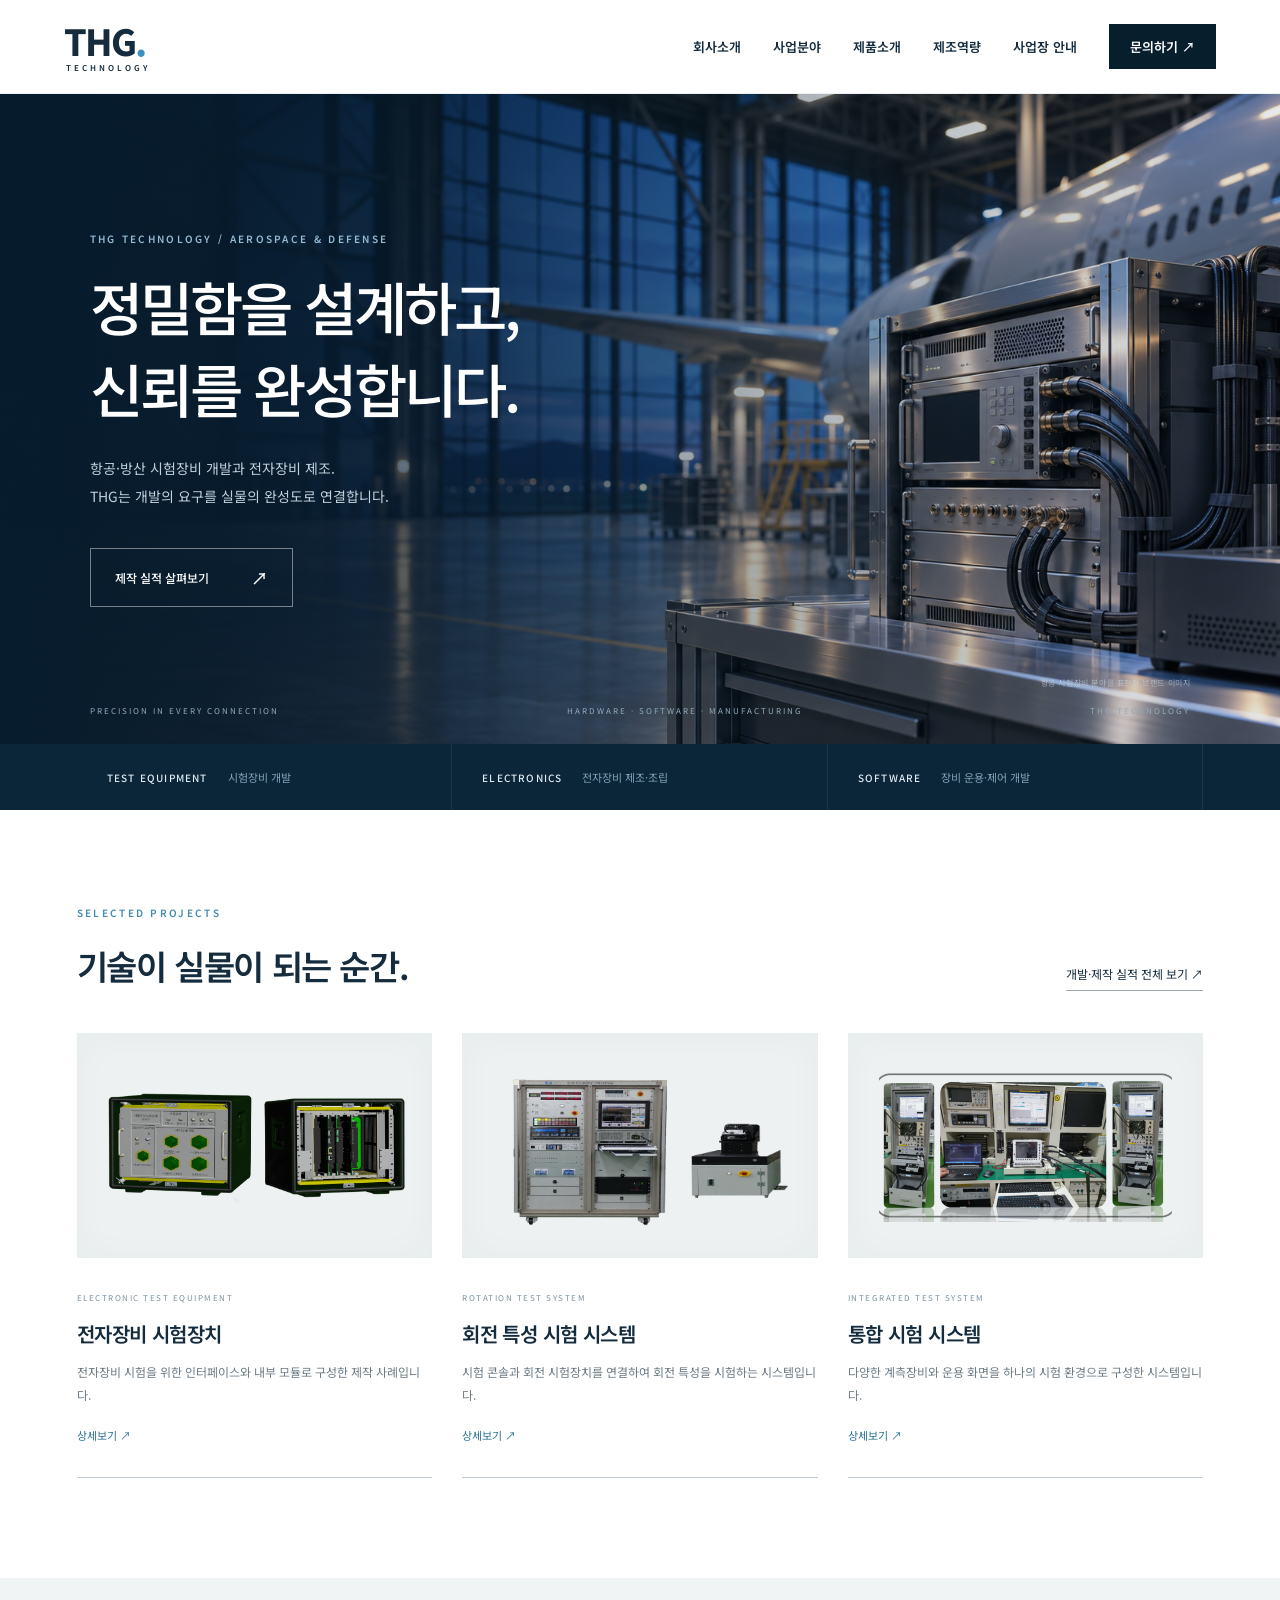
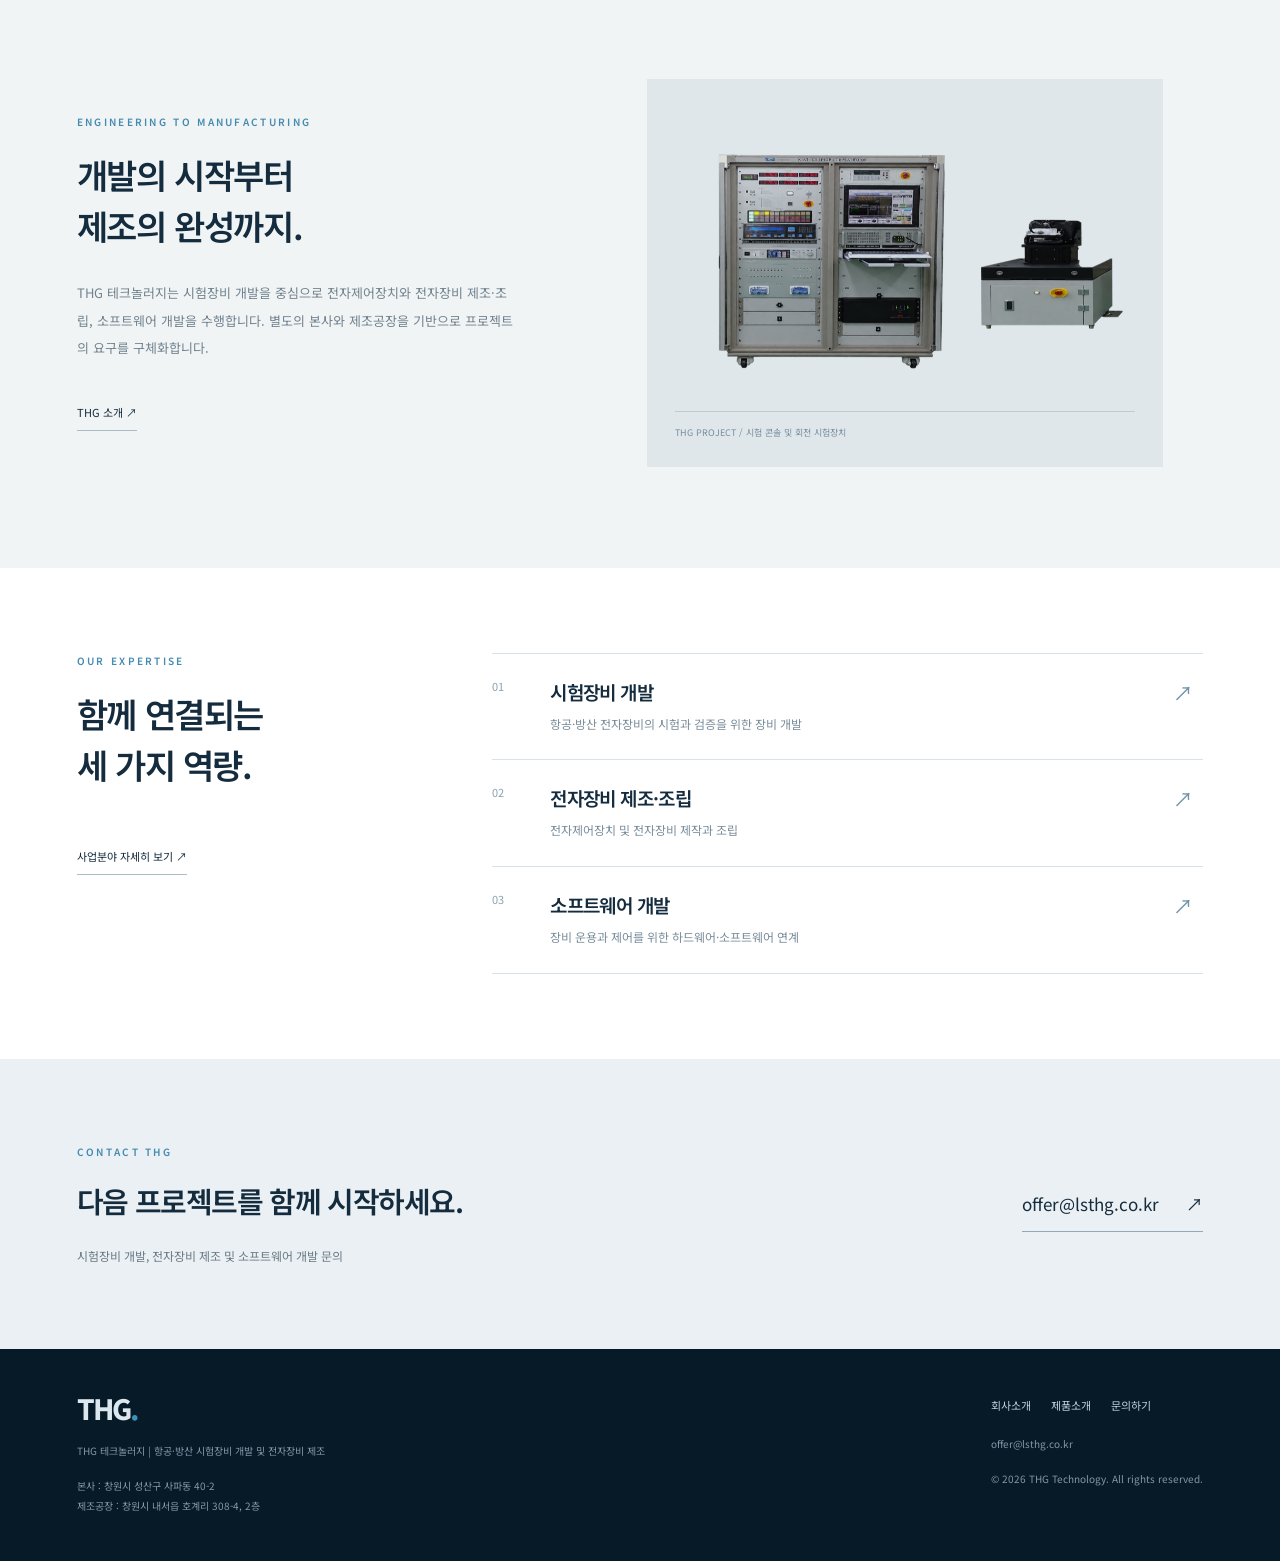
==== index.html @ c88cec4c "Add files via upload" ====
<!DOCTYPE html>

<html lang="ko"><head><meta charset="utf-8"/><meta content="width=device-width, initial-scale=1" name="viewport"/><title>항공·방산 시험장비 개발 및 제조 | THG 테크놀러지</title><meta content="THG 테크놀러지의 항공·방산 시험장비 개발 및 제조 안내" name="description"/><link href="assets/css/fonts.css" rel="stylesheet"/><link href="assets/css/styles.css" rel="stylesheet"/><script defer="" src="assets/js/main.js"></script></head><body><header><a aria-label="THG 홈" class="brand" href="index.html">THG<i>.</i><small>TECHNOLOGY</small></a><nav id="navigation"><a href="company.html">회사소개</a><a href="business.html">사업분야</a><a href="products.html">제품소개</a><a href="manufacturing.html">제조역량</a><a href="locations.html">사업장 안내</a><a class="navcontact" href="contact.html">문의하기 ↗</a></nav><button aria-controls="navigation" aria-expanded="false" aria-label="메뉴 열기" class="mobile-toggle">☰</button></header><main><div class="editorial-hero"><div><div class="eyebrow">THG TECHNOLOGY / AEROSPACE &amp; DEFENSE</div><h1>정밀함을 설계하고,<br/>신뢰를 완성합니다.</h1><p>항공·방산 시험장비 개발과 전자장비 제조.<br/>THG는 개발의 요구를 실물의 완성도로 연결합니다.</p><a class="cta" href="products.html">제작 실적 살펴보기 <span>↗</span></a></div><p class="brand-imagery-note">항공·시험장비 분야를 표현한 브랜드 이미지</p><div class="hero-meta"><span>PRECISION IN EVERY CONNECTION</span><span>HARDWARE · SOFTWARE · MANUFACTURING</span><span>THG TECHNOLOGY</span></div></div><div class="sector-strip"><div><b>TEST EQUIPMENT</b><span>시험장비 개발</span></div><div><b>ELECTRONICS</b><span>전자장비 제조·조립</span></div><div><b>SOFTWARE</b><span>장비 운용·제어 개발</span></div></div><section class="home-products"><div class="sectionhead"><div><div class="label">SELECTED PROJECTS</div><h2>기술이 실물이 되는 순간.</h2></div><a href="products.html">개발·제작 실적 전체 보기 ↗</a></div><div class="product-grid"><a class="product-card" href="product-1.html"><div class="product-photo"><img alt="THG 제작 전자장비 시험장치" decoding="async" loading="lazy" src="assets/electronic-test-clean.png"/></div><div class="product-body"><small>ELECTRONIC TEST EQUIPMENT</small><h3>전자장비 시험장치</h3><p>전자장비 시험을 위한 인터페이스와 내부 모듈로 구성한 제작 사례입니다.</p><span class="more">상세보기 ↗</span></div></a><a class="product-card" href="product-2.html"><div class="product-photo"><img alt="THG 제작 회전 특성 시험 시스템" decoding="async" loading="lazy" src="assets/rotation-test-clean.png"/></div><div class="product-body"><small>ROTATION TEST SYSTEM</small><h3>회전 특성 시험 시스템</h3><p>시험 콘솔과 회전 시험장치를 연결하여 회전 특성을 시험하는 시스템입니다.</p><span class="more">상세보기 ↗</span></div></a><a class="product-card" href="product-3.html"><div class="product-photo"><img alt="THG 제작 통합 시험 시스템" decoding="async" loading="lazy" src="assets/integrated-test.png"/></div><div class="product-body"><small>INTEGRATED TEST SYSTEM</small><h3>통합 시험 시스템</h3><p>다양한 계측장비와 운용 화면을 하나의 시험 환경으로 구성한 시스템입니다.</p><span class="more">상세보기 ↗</span></div></a></div></section><section class="home-about"><div><div class="label">ENGINEERING TO MANUFACTURING</div><h2>개발의 시작부터<br/>제조의 완성까지.</h2><p class="body">THG 테크놀러지는 시험장비 개발을 중심으로 전자제어장치와 전자장비 제조·조립, 소프트웨어 개발을 수행합니다. 별도의 본사와 제조공장을 기반으로 프로젝트의 요구를 구체화합니다.</p><a class="back" href="company.html">THG 소개 ↗</a></div><figure class="editorial-image"><img alt="THG가 제작한 시험 콘솔과 회전 시험장치" decoding="async" loading="lazy" src="assets/rotation-test-clean.png"/><figcaption>THG PROJECT / 시험 콘솔 및 회전 시험장치</figcaption></figure></section><section class="home-business"><div><div class="label">OUR EXPERTISE</div><h2>함께 연결되는<br/>세 가지 역량.</h2><a class="back" href="business.html">사업분야 자세히 보기 ↗</a></div><div class="business-list"><article><b>01</b><div><h3>시험장비 개발</h3><p>항공·방산 전자장비의 시험과 검증을 위한 장비 개발</p></div><span class="arrow">↗</span></article><article><b>02</b><div><h3>전자장비 제조·조립</h3><p>전자제어장치 및 전자장비 제작과 조립</p></div><span class="arrow">↗</span></article><article><b>03</b><div><h3>소프트웨어 개발</h3><p>장비 운용과 제어를 위한 하드웨어·소프트웨어 연계</p></div><span class="arrow">↗</span></article></div></section><section class="contact" id="contact"><div><div class="label">CONTACT THG</div><h2>다음 프로젝트를 함께 시작하세요.</h2><p>시험장비 개발, 전자장비 제조 및 소프트웨어 개발 문의</p></div><a href="mailto:offer@lsthg.co.kr">offer@lsthg.co.kr <span>↗</span></a></section></main><footer><div><a class="brand" href="index.html">THG<i>.</i></a><p>THG 테크놀러지 | 항공·방산 시험장비 개발 및 전자장비 제조</p><p>본사 : 창원시 성산구 사파동 40-2<br/>제조공장 : 창원시 내서읍 호계리 308-4, 2층</p></div><div><div class="footnav"><a href="company.html">회사소개</a><a href="products.html">제품소개</a><a href="contact.html">문의하기</a></div><a href="mailto:offer@lsthg.co.kr">offer@lsthg.co.kr</a><p>© 2026 THG Technology. All rights reserved.</p></div></footer></body></html>
---- assets/css/fonts.css ----
@font-face {
  font-family: 'Noto Sans KR';
  font-style: normal;
  font-weight: 400;
  font-display: swap;
  src: url(../fonts/PbyxFmXiEBPT4ITbgNA5Cgms3VYcOA-vvnIzzuoyeLQ.ttf) format('truetype');
}
@font-face {
  font-family: 'Noto Sans KR';
  font-style: normal;
  font-weight: 500;
  font-display: swap;
  src: url(../fonts/PbyxFmXiEBPT4ITbgNA5Cgms3VYcOA-vvnIzztgyeLQ.ttf) format('truetype');
}
@font-face {
  font-family: 'Noto Sans KR';
  font-style: normal;
  font-weight: 600;
  font-display: swap;
  src: url(../fonts/PbyxFmXiEBPT4ITbgNA5Cgms3VYcOA-vvnIzzjQ1eLQ.ttf) format('truetype');
}
@font-face {
  font-family: 'Noto Sans KR';
  font-style: normal;
  font-weight: 700;
  font-display: swap;
  src: url(../fonts/PbyxFmXiEBPT4ITbgNA5Cgms3VYcOA-vvnIzzg01eLQ.ttf) format('truetype');
}
@font-face {
  font-family: 'Noto Sans KR';
  font-style: normal;
  font-weight: 800;
  font-display: swap;
  src: url(../fonts/PbyxFmXiEBPT4ITbgNA5Cgms3VYcOA-vvnIzzmo1eLQ.ttf) format('truetype');
}
---- assets/css/styles.css ----
:root{--ink:#142c3e;--muted:#6d7b86;--blue:#27749d;--navy:#071e2d;--line:#dfe5e8}*{box-sizing:border-box}html{scroll-behavior:smooth}body{margin:0;color:var(--ink);font-family:'Noto Sans KR',sans-serif;-webkit-font-smoothing:antialiased}a{color:inherit;text-decoration:none}button{font:inherit}img{display:block;max-width:100%}header{height:94px;padding:0 max(5%,calc((100vw - 1280px)/2));display:flex;justify-content:space-between;align-items:center;border-bottom:1px solid #edf0f2;background:#fff;position:relative;z-index:20}.brand{font-size:36px;font-weight:800;letter-spacing:-2px;line-height:1}.brand i{font-style:normal;color:#3c91be}.brand small{display:block;font-size:8px;font-weight:600;letter-spacing:3px;margin:6px 0 0 2px}nav{display:flex;align-items:center;gap:32px}nav a{font-size:13px;font-weight:600;position:relative;padding:35px 0}nav a.active:after{content:'';height:3px;background:#368bb7;position:absolute;bottom:0;left:0;right:0}.navcontact{background:var(--navy);color:white;padding:13px 21px;display:inline-block;font-size:13px}.mobile-toggle{display:none}.eyebrow,.label{font-size:10px;letter-spacing:2.3px;font-weight:600;color:#438bb0;margin-bottom:20px}h1,h2,h3,p{margin-top:0}h2{font-size:34px;font-weight:600;line-height:1.5;letter-spacing:-1.4px}h3{font-weight:600;letter-spacing:-.6px}.copy,.subcopy{font-size:14px;line-height:2.1;color:var(--muted)}.copy strong{display:block;font-size:20px;color:var(--ink);font-weight:500;margin-bottom:20px}section{padding:85px max(6%,calc((100vw - 1200px)/2))}.sectionhead{display:flex;justify-content:space-between;align-items:end;gap:40px;margin-bottom:42px}.sectionhead h2{margin-bottom:0}.sectionhead p{max-width:350px;font-size:13px;line-height:1.9;color:var(--muted);margin-bottom:0}.sectionhead>a{font-size:12px;border-bottom:1px solid #99aab5;padding-bottom:8px;white-space:nowrap}.cta{display:inline-flex;align-items:center;gap:42px;border:1px solid #ffffff70;padding:16px 24px;font-size:12px;font-weight:500;margin-top:24px;color:inherit}.cta span{font-size:17px}.page-banner{height:230px;padding:64px max(6%,calc((100vw - 1200px)/2));background:linear-gradient(90deg,#071e2df2,#071e2d8c),url('../brand-hero.png') center 58%/cover;color:white}.page-banner .eyebrow{color:#a2c5d7;margin-bottom:16px}.page-banner h1{font-size:35px;font-weight:500;letter-spacing:-1.5px;margin-bottom:15px}.page-banner p{font-size:12px;color:#b7cbd7}.breadcrumbs{font-size:10px;color:#8796a0;padding:16px max(6%,calc((100vw - 1200px)/2));border-bottom:1px solid var(--line)}.page-title{text-align:center;font-size:27px;padding:55px 15px 0;margin-bottom:0}.page-title:after{content:'';display:block;width:25px;height:2px;background:#2f7fa7;margin:22px auto 0}.page-tabs{display:flex;justify-content:center;background:#f5f7f8;border-bottom:1px solid var(--line)}.page-tabs a{font-size:12px;padding:18px 25px;border-right:1px solid var(--line)}.page-tabs .selected{background:#16394c;color:white}.intro{display:grid;grid-template-columns:1fr 1.1fr;gap:90px;align-items:start}.services,.locations,.related{background:#f3f5f6}.cards{display:grid;grid-template-columns:repeat(3,1fr);gap:1px;background:#dce4e9;border:1px solid #dce4e9}.card{background:white;padding:32px;min-height:330px}.num{font-size:11px;color:#9aabb7}.card svg{display:block;width:48px;height:48px;stroke:#3980a3;fill:none;stroke-width:1.1;margin:25px 0}.card h3{font-size:20px}.card p{font-size:13px;line-height:1.9;color:var(--muted)}.en{font-size:8px;letter-spacing:1.6px;color:#8d9aa3}.product-grid{display:grid;grid-template-columns:repeat(3,minmax(0,1fr));gap:30px}.product-card{display:block;border-bottom:1px solid #bac9d2;padding-bottom:10px}.product-photo{height:225px;background:#edf1f2;display:flex;align-items:center;justify-content:center;overflow:hidden;padding:22px;position:relative}.product-photo:after{content:'';position:absolute;inset:0;box-shadow:inset 0 0 35px #14374808;pointer-events:none}.product-photo img{width:100%;height:100%;object-fit:contain;mix-blend-mode:multiply;transition:transform .35s}.product-card:hover img{transform:scale(1.035)}.product-body{padding:24px 0}.product-body small{font-size:8px;letter-spacing:1.5px;color:#7b919f}.product-body h3{font-size:20px;margin:13px 0}.product-body p{font-size:12px;color:var(--muted);line-height:1.9}.more{display:block;font-size:11px;color:#2c7395;margin-top:20px}.product-note{font-size:11px;color:#85939c;line-height:1.9;margin-top:22px}.product-detail{display:grid;grid-template-columns:1.15fr 1fr;gap:70px;align-items:start}.photo-wide{width:100%;height:365px;object-fit:contain;background:#edf1f2;padding:30px;mix-blend-mode:multiply}.product-detail h2{font-size:29px}.specs{width:100%;border-collapse:collapse;margin:25px 0 30px;font-size:12px}.specs th,.specs td{border-bottom:1px solid var(--line);padding:16px 10px;text-align:left;line-height:1.8}.specs th{width:95px;color:#587080;font-weight:500}.back{display:inline-block;border-bottom:1px solid #a9bdc8;padding:10px 0;font-size:11px;margin-top:20px}.manufacture{background:#0b2434;color:white;display:grid;grid-template-columns:1.1fr 1fr;gap:70px;align-items:center}.manufacture p{font-size:13px;line-height:2;color:#b3c5cf}.equipment{height:350px;background:#e9eff1;padding:15px}.equipment img{background:transparent!important;mix-blend-mode:multiply}.tags{display:flex;flex-wrap:wrap;gap:8px;margin-top:22px}.tags span{font-size:10px;border:1px solid #557080;padding:8px 12px}.process{display:grid;grid-template-columns:repeat(4,1fr);margin-top:45px;border-top:1px solid var(--line)}.step{padding:26px 20px 0 0}.step b{font-weight:500;color:#3983a8;font-size:10px;letter-spacing:1px}.step h3{font-size:17px;margin:18px 0}.step p{font-size:12px;color:var(--muted);line-height:1.9}.location-grid{display:grid;grid-template-columns:1fr 1fr;gap:30px;margin-top:35px}.location{padding:36px;background:white;border-top:2px solid #2f769d}.location small{font-size:9px;color:#3d86ad;letter-spacing:2px}.location h3{font-size:24px;margin:18px 0}.location p{font-size:14px;line-height:1.8;color:#6b7f8c}.location .note{border-top:1px solid var(--line);padding-top:17px;font-size:11px;color:#8d9aa3;margin-top:22px}.maplink{display:inline-block;font-size:11px;color:#27759e;margin-top:20px}.contact{display:flex;align-items:center;justify-content:space-between;gap:35px;background:#eaf0f3}.contact h2{font-size:29px}.contact p{font-size:12px;color:var(--muted);margin-bottom:0}.contact>a{font-size:17px;white-space:nowrap;border-bottom:1px solid #93a9b7;padding:15px 0}.contact>a span{margin-left:22px}.company-photo{padding-top:0}.company-photo>img{width:100%;height:350px;object-fit:contain;background:#edf1f2;padding:25px;mix-blend-mode:multiply}.caption{font-size:11px;color:#8397a4;margin-top:12px}.product-gallery{display:grid;grid-template-columns:1fr 1fr;gap:35px}.product-gallery figure{margin:0}.product-gallery img{width:100%;height:250px;object-fit:contain;background:#edf1f2;padding:25px;mix-blend-mode:multiply}.product-gallery figcaption{font-size:12px;color:#708490;margin-top:15px}footer{padding:45px max(6%,calc((100vw - 1200px)/2));background:#061a28;color:#8399a7;display:flex;justify-content:space-between;gap:35px;font-size:10px;line-height:2}footer .brand{font-size:28px;color:#dce8ed}footer p{margin:15px 0 0}.footnav{display:flex;gap:20px;margin-bottom:18px;color:#c1d0da;font-size:11px}.editorial-hero{height:650px;min-height:540px;position:relative;background:linear-gradient(90deg,#061c2cdd 0%,#061c2c60 54%,#061c2c15),url('../brand-hero.png') center/cover;color:#fff;display:flex;align-items:center;padding:50px max(7%,calc((100vw - 1200px)/2));overflow:hidden}.editorial-hero .eyebrow{color:#93bbd2}.editorial-hero h1{font-size:58px;letter-spacing:-2.8px;line-height:1.4;font-weight:500;margin:0 0 25px}.editorial-hero p{font-size:14px;line-height:2;color:#c1d0db}.hero-meta{position:absolute;bottom:28px;left:7%;right:7%;display:flex;justify-content:space-between;font-size:8px;color:#91acbc;letter-spacing:2px}.sector-strip{display:grid;grid-template-columns:repeat(3,1fr);padding:0 max(6%,calc((100vw - 1200px)/2));background:#0b2638;color:#b4c8d5}.sector-strip div{padding:25px 30px;border-right:1px solid #ffffff14;display:flex;align-items:center;gap:20px}.sector-strip b{font-size:10px;letter-spacing:1.2px;font-weight:500;color:#dfebf2}.sector-strip span{font-size:11px;color:#81a2b8}.home-products{padding-top:95px;padding-bottom:100px}.home-about{background:#f1f4f5;display:grid;grid-template-columns:.85fr 1.15fr;gap:90px;align-items:center}.home-about .body{font-size:13px;color:#71838f;line-height:2.1}.editorial-image{background:#dfe7eb;padding:28px;position:relative}.editorial-image img{width:100%;height:290px;object-fit:contain;mix-blend-mode:multiply}.editorial-image figcaption{font-size:9px;color:#758d9d;border-top:1px solid #bdcbd4;padding-top:14px;margin-top:14px}.home-business{display:grid;grid-template-columns:1fr 2fr;gap:60px}.business-list article{padding:24px 0;border-top:1px solid #d9e2e8;display:grid;grid-template-columns:40px 1fr 30px;gap:18px}.business-list article:last-child{border-bottom:1px solid #d9e2e8}.business-list b{color:#8aa1b0;font-size:11px;font-weight:400}.business-list h3{font-size:19px;margin-bottom:8px}.business-list p{font-size:12px;color:#7a8d9b;line-height:1.9;margin-bottom:0}.business-list .arrow{font-size:20px;color:#7192a7}.brand-imagery-note{font-size:8px!important;letter-spacing:.6px;opacity:.7;position:absolute;right:7%;bottom:45px}
@media(min-width:1600px){.editorial-hero{height:710px}}@media(max-width:1050px){nav{gap:20px}nav a{font-size:12px}.intro,.home-about{gap:45px}.product-detail{gap:35px}}@media(max-width:800px){header{height:75px;padding:0 6%}.brand{font-size:31px}nav{display:none;position:absolute;top:75px;left:0;right:0;background:white;flex-direction:column;gap:0;padding:15px 6%;align-items:stretch;box-shadow:0 12px 20px #071e2d15}nav.open{display:flex}nav a{padding:15px 0}nav .navcontact{padding:14px;text-align:center}.mobile-toggle{display:block;background:none;border:0;font-size:23px;color:#17364a}.editorial-hero{height:570px;min-height:0;padding:55px 7%;background-position:65% center}.editorial-hero h1{font-size:38px;letter-spacing:-1.8px}.editorial-hero p{font-size:12px}.hero-meta{font-size:7px;letter-spacing:1px}.hero-meta span:nth-child(2){display:none}.brand-imagery-note{bottom:45px;left:7%;right:auto}.sector-strip{padding:0 5%;grid-template-columns:1fr}.sector-strip div{padding:15px 7px;border-right:0;border-bottom:1px solid #ffffff12;justify-content:space-between}.sector-strip b{font-size:9px}.sector-strip span{font-size:10px}section{padding:55px 7%}h2{font-size:27px}.sectionhead{display:block;margin-bottom:30px}.sectionhead p,.sectionhead>a{display:inline-block;margin-top:15px}.product-grid{grid-template-columns:1fr;gap:35px}.product-photo{height:250px}.product-body{padding:20px 0}.home-about,.home-business,.intro,.manufacture,.product-detail{grid-template-columns:1fr;gap:35px}.home-about{padding-top:55px;padding-bottom:55px}.editorial-image{margin:0}.editorial-image img{height:220px}.home-products{padding:55px 7%}.cards{grid-template-columns:1fr}.card{min-height:270px;padding:25px}.process{grid-template-columns:1fr 1fr;gap:25px}.location-grid{grid-template-columns:1fr}.contact{display:block}.contact h2{font-size:25px}.contact>a{display:inline-block;margin-top:20px;font-size:16px}.page-banner{height:190px;padding:45px 7%}.page-banner h1{font-size:29px}.page-banner p{font-size:10px}.page-title{font-size:23px;padding-top:40px}.page-tabs{justify-content:start;overflow:auto}.page-tabs a{white-space:nowrap;font-size:10px;padding:16px 20px}.photo-wide{height:280px;padding:15px}.product-detail h2{font-size:25px}.product-gallery{grid-template-columns:1fr}.equipment{height:270px}.company-photo>img{height:250px}.product-gallery img{height:230px}footer{display:block;padding:35px 7%}footer>div+div{margin-top:30px}.footnav{flex-wrap:wrap}.home-business{gap:15px}.hero-meta{left:7%;right:7%}}
@media(prefers-reduced-motion:reduce){html{scroll-behavior:auto}*{transition:none!important}}

.product-photo img[src*="integrated-test"],.photo-wide[src*="integrated-test"]{clip-path:inset(4% 3% 5% 3%)}

/* Extracted inline styles; preserve inline precedence. */
.export-style-5239a3cc91{display:block !important;margin-top:6px !important;color:#3b7b9d !important;}
.export-style-8418e9189f{background:#f3f6f8 !important;}
.export-style-02a59a345f{width:100% !important;height:100% !important;object-fit:contain !important;background:white !important;padding:15px !important;}
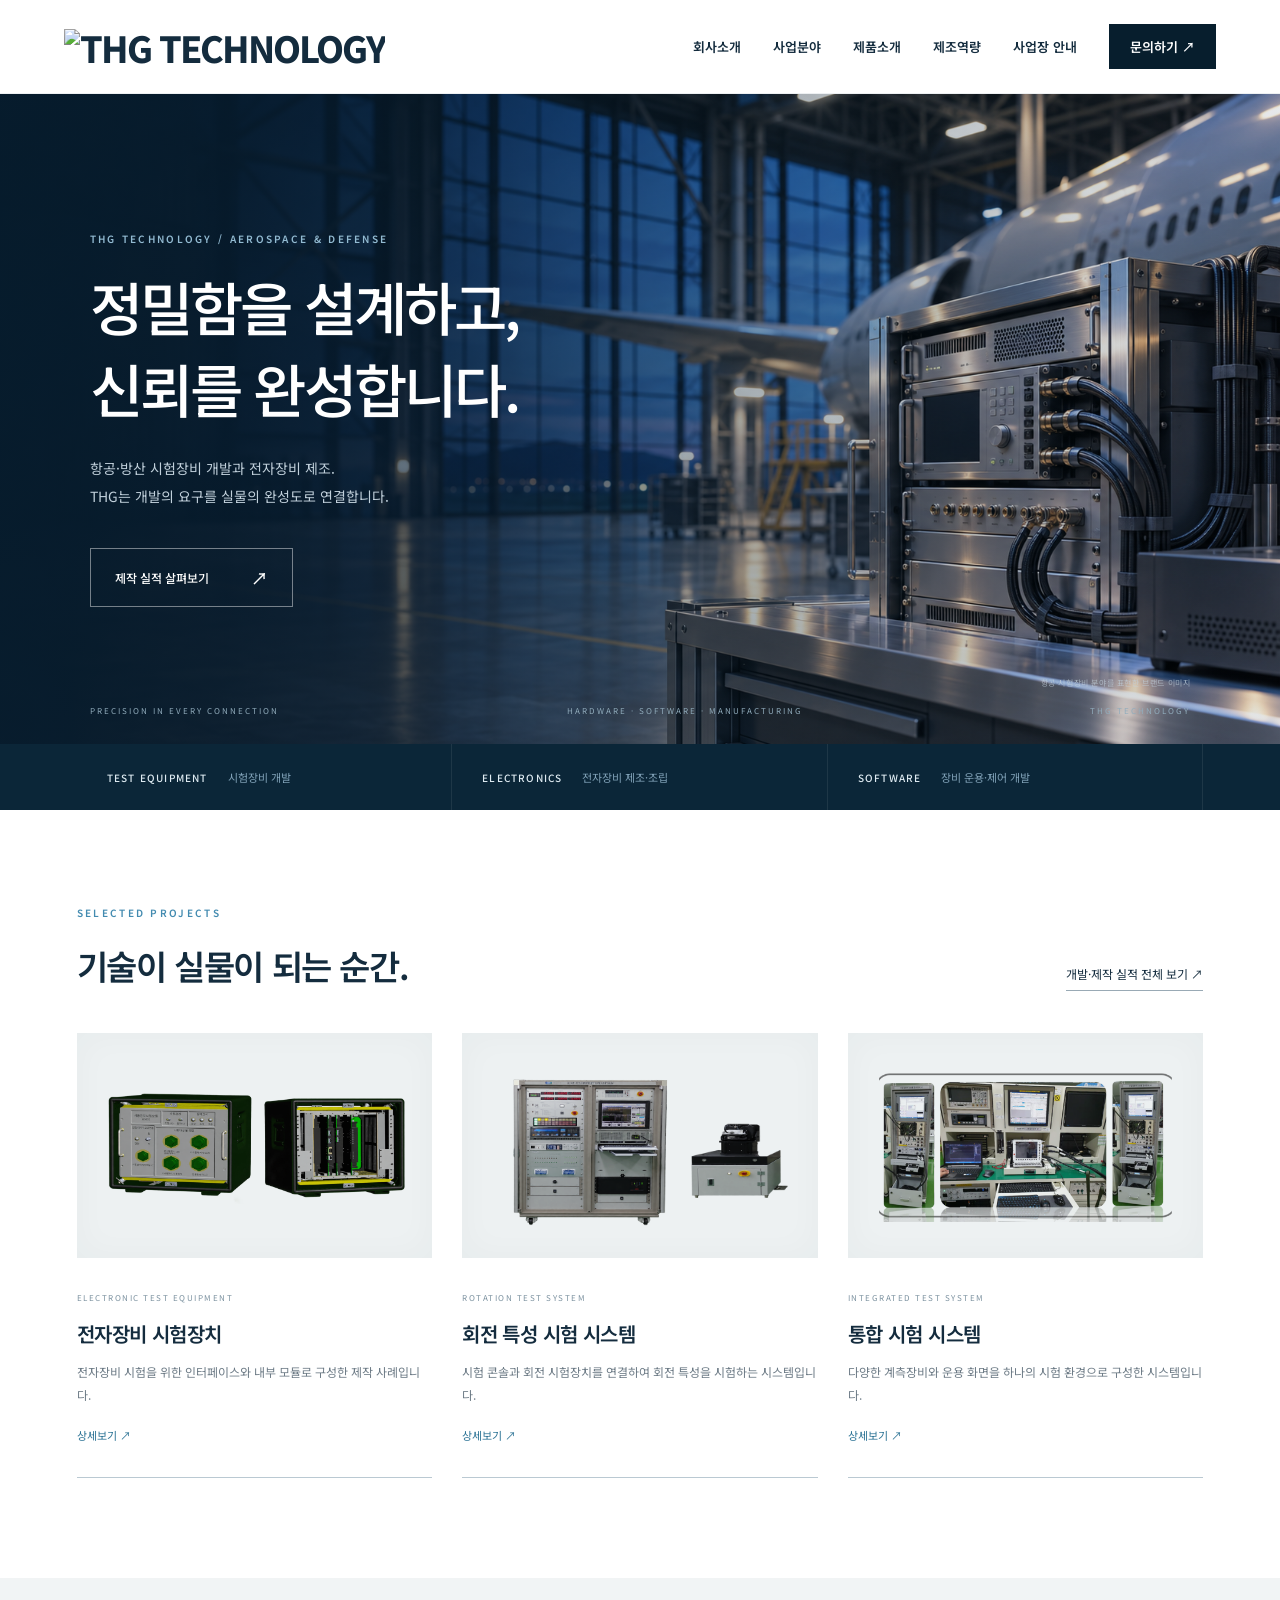
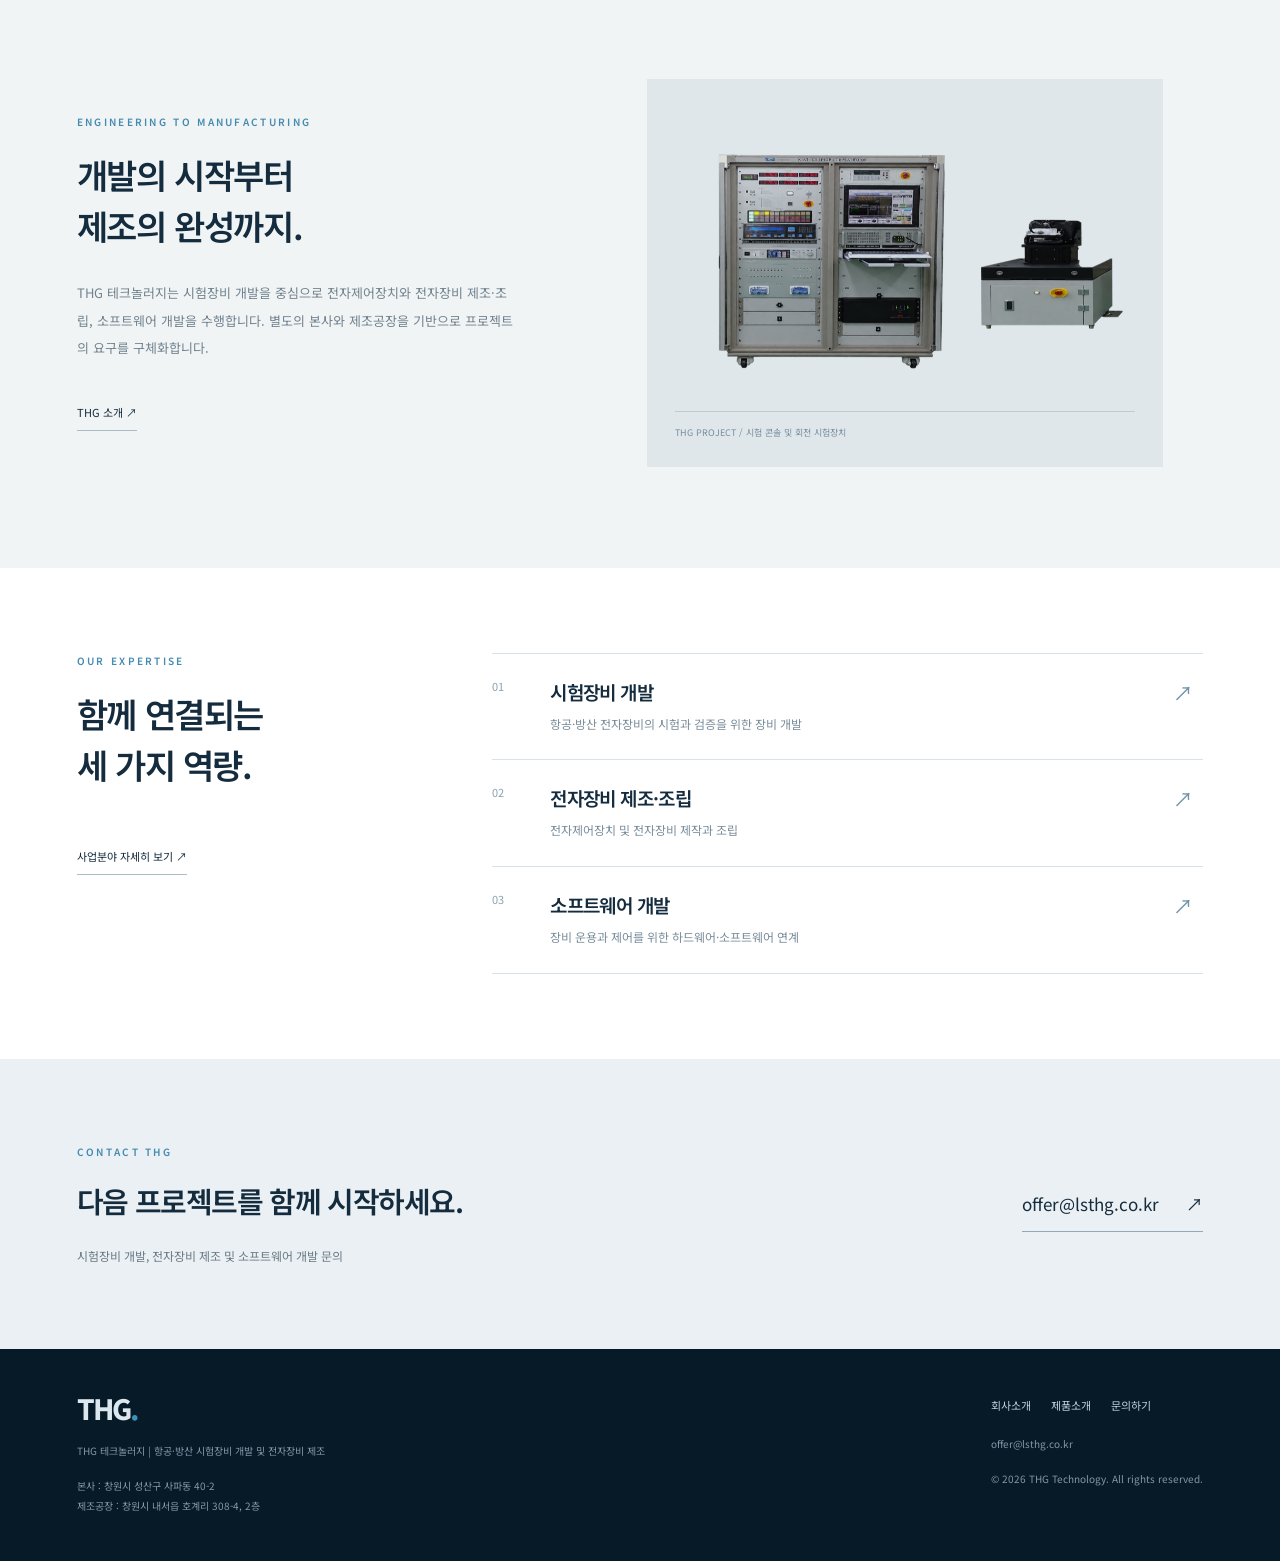
==== commit 47a3668a: "Fix HTML formatting and add header logo" ====
--- a/index.html
+++ b/index.html
@@ -1,3 +1,3 @@
 <!DOCTYPE html>
 
-<html lang="ko"><head><meta charset="utf-8"/><meta content="width=device-width, initial-scale=1" name="viewport"/><title>항공·방산 시험장비 개발 및 제조 | THG 테크놀러지</title><meta content="THG 테크놀러지의 항공·방산 시험장비 개발 및 제조 안내" name="description"/><link href="assets/css/fonts.css" rel="stylesheet"/><link href="assets/css/styles.css" rel="stylesheet"/><script defer="" src="assets/js/main.js"></script></head><body><header><a aria-label="THG 홈" class="brand" href="index.html">THG<i>.</i><small>TECHNOLOGY</small></a><nav id="navigation"><a href="company.html">회사소개</a><a href="business.html">사업분야</a><a href="products.html">제품소개</a><a href="manufacturing.html">제조역량</a><a href="locations.html">사업장 안내</a><a class="navcontact" href="contact.html">문의하기 ↗</a></nav><button aria-controls="navigation" aria-expanded="false" aria-label="메뉴 열기" class="mobile-toggle">☰</button></header><main><div class="editorial-hero"><div><div class="eyebrow">THG TECHNOLOGY / AEROSPACE &amp; DEFENSE</div><h1>정밀함을 설계하고,<br/>신뢰를 완성합니다.</h1><p>항공·방산 시험장비 개발과 전자장비 제조.<br/>THG는 개발의 요구를 실물의 완성도로 연결합니다.</p><a class="cta" href="products.html">제작 실적 살펴보기 <span>↗</span></a></div><p class="brand-imagery-note">항공·시험장비 분야를 표현한 브랜드 이미지</p><div class="hero-meta"><span>PRECISION IN EVERY CONNECTION</span><span>HARDWARE · SOFTWARE · MANUFACTURING</span><span>THG TECHNOLOGY</span></div></div><div class="sector-strip"><div><b>TEST EQUIPMENT</b><span>시험장비 개발</span></div><div><b>ELECTRONICS</b><span>전자장비 제조·조립</span></div><div><b>SOFTWARE</b><span>장비 운용·제어 개발</span></div></div><section class="home-products"><div class="sectionhead"><div><div class="label">SELECTED PROJECTS</div><h2>기술이 실물이 되는 순간.</h2></div><a href="products.html">개발·제작 실적 전체 보기 ↗</a></div><div class="product-grid"><a class="product-card" href="product-1.html"><div class="product-photo"><img alt="THG 제작 전자장비 시험장치" decoding="async" loading="lazy" src="assets/electronic-test-clean.png"/></div><div class="product-body"><small>ELECTRONIC TEST EQUIPMENT</small><h3>전자장비 시험장치</h3><p>전자장비 시험을 위한 인터페이스와 내부 모듈로 구성한 제작 사례입니다.</p><span class="more">상세보기 ↗</span></div></a><a class="product-card" href="product-2.html"><div class="product-photo"><img alt="THG 제작 회전 특성 시험 시스템" decoding="async" loading="lazy" src="assets/rotation-test-clean.png"/></div><div class="product-body"><small>ROTATION TEST SYSTEM</small><h3>회전 특성 시험 시스템</h3><p>시험 콘솔과 회전 시험장치를 연결하여 회전 특성을 시험하는 시스템입니다.</p><span class="more">상세보기 ↗</span></div></a><a class="product-card" href="product-3.html"><div class="product-photo"><img alt="THG 제작 통합 시험 시스템" decoding="async" loading="lazy" src="assets/integrated-test.png"/></div><div class="product-body"><small>INTEGRATED TEST SYSTEM</small><h3>통합 시험 시스템</h3><p>다양한 계측장비와 운용 화면을 하나의 시험 환경으로 구성한 시스템입니다.</p><span class="more">상세보기 ↗</span></div></a></div></section><section class="home-about"><div><div class="label">ENGINEERING TO MANUFACTURING</div><h2>개발의 시작부터<br/>제조의 완성까지.</h2><p class="body">THG 테크놀러지는 시험장비 개발을 중심으로 전자제어장치와 전자장비 제조·조립, 소프트웨어 개발을 수행합니다. 별도의 본사와 제조공장을 기반으로 프로젝트의 요구를 구체화합니다.</p><a class="back" href="company.html">THG 소개 ↗</a></div><figure class="editorial-image"><img alt="THG가 제작한 시험 콘솔과 회전 시험장치" decoding="async" loading="lazy" src="assets/rotation-test-clean.png"/><figcaption>THG PROJECT / 시험 콘솔 및 회전 시험장치</figcaption></figure></section><section class="home-business"><div><div class="label">OUR EXPERTISE</div><h2>함께 연결되는<br/>세 가지 역량.</h2><a class="back" href="business.html">사업분야 자세히 보기 ↗</a></div><div class="business-list"><article><b>01</b><div><h3>시험장비 개발</h3><p>항공·방산 전자장비의 시험과 검증을 위한 장비 개발</p></div><span class="arrow">↗</span></article><article><b>02</b><div><h3>전자장비 제조·조립</h3><p>전자제어장치 및 전자장비 제작과 조립</p></div><span class="arrow">↗</span></article><article><b>03</b><div><h3>소프트웨어 개발</h3><p>장비 운용과 제어를 위한 하드웨어·소프트웨어 연계</p></div><span class="arrow">↗</span></article></div></section><section class="contact" id="contact"><div><div class="label">CONTACT THG</div><h2>다음 프로젝트를 함께 시작하세요.</h2><p>시험장비 개발, 전자장비 제조 및 소프트웨어 개발 문의</p></div><a href="mailto:offer@lsthg.co.kr">offer@lsthg.co.kr <span>↗</span></a></section></main><footer><div><a class="brand" href="index.html">THG<i>.</i></a><p>THG 테크놀러지 | 항공·방산 시험장비 개발 및 전자장비 제조</p><p>본사 : 창원시 성산구 사파동 40-2<br/>제조공장 : 창원시 내서읍 호계리 308-4, 2층</p></div><div><div class="footnav"><a href="company.html">회사소개</a><a href="products.html">제품소개</a><a href="contact.html">문의하기</a></div><a href="mailto:offer@lsthg.co.kr">offer@lsthg.co.kr</a><p>© 2026 THG Technology. All rights reserved.</p></div></footer></body></html>+<html lang="ko"><head><meta charset="utf-8"/><meta content="width=device-width, initial-scale=1" name="viewport"/><title>항공·방산 시험장비 개발 및 제조 | THG 테크놀러지</title><meta content="THG 테크놀러지의 항공·방산 시험장비 개발 및 제조 안내" name="description"/><link href="assets/css/fonts.css" rel="stylesheet"/><link href="assets/css/styles.css" rel="stylesheet"/><script defer="" src="assets/js/main.js"></script></head><body><header><a aria-label="THG 홈" class="brand" href="index.html"><img src="assets/images/thg-header-logo.png" alt="THG TECHNOLOGY"></a><nav id="navigation"><a href="company.html">회사소개</a><a href="business.html">사업분야</a><a href="products.html">제품소개</a><a href="manufacturing.html">제조역량</a><a href="locations.html">사업장 안내</a><a class="navcontact" href="contact.html">문의하기 ↗</a></nav><button aria-controls="navigation" aria-expanded="false" aria-label="메뉴 열기" class="mobile-toggle">☰</button></header><main><div class="editorial-hero"><div><div class="eyebrow">THG TECHNOLOGY / AEROSPACE &amp; DEFENSE</div><h1>정밀함을 설계하고,<br/>신뢰를 완성합니다.</h1><p>항공·방산 시험장비 개발과 전자장비 제조.<br/>THG는 개발의 요구를 실물의 완성도로 연결합니다.</p><a class="cta" href="products.html">제작 실적 살펴보기 <span>↗</span></a></div><p class="brand-imagery-note">항공·시험장비 분야를 표현한 브랜드 이미지</p><div class="hero-meta"><span>PRECISION IN EVERY CONNECTION</span><span>HARDWARE · SOFTWARE · MANUFACTURING</span><span>THG TECHNOLOGY</span></div></div><div class="sector-strip"><div><b>TEST EQUIPMENT</b><span>시험장비 개발</span></div><div><b>ELECTRONICS</b><span>전자장비 제조·조립</span></div><div><b>SOFTWARE</b><span>장비 운용·제어 개발</span></div></div><section class="home-products"><div class="sectionhead"><div><div class="label">SELECTED PROJECTS</div><h2>기술이 실물이 되는 순간.</h2></div><a href="products.html">개발·제작 실적 전체 보기 ↗</a></div><div class="product-grid"><a class="product-card" href="product-1.html"><div class="product-photo"><img alt="THG 제작 전자장비 시험장치" decoding="async" loading="lazy" src="assets/electronic-test-clean.png"/></div><div class="product-body"><small>ELECTRONIC TEST EQUIPMENT</small><h3>전자장비 시험장치</h3><p>전자장비 시험을 위한 인터페이스와 내부 모듈로 구성한 제작 사례입니다.</p><span class="more">상세보기 ↗</span></div></a><a class="product-card" href="product-2.html"><div class="product-photo"><img alt="THG 제작 회전 특성 시험 시스템" decoding="async" loading="lazy" src="assets/rotation-test-clean.png"/></div><div class="product-body"><small>ROTATION TEST SYSTEM</small><h3>회전 특성 시험 시스템</h3><p>시험 콘솔과 회전 시험장치를 연결하여 회전 특성을 시험하는 시스템입니다.</p><span class="more">상세보기 ↗</span></div></a><a class="product-card" href="product-3.html"><div class="product-photo"><img alt="THG 제작 통합 시험 시스템" decoding="async" loading="lazy" src="assets/integrated-test.png"/></div><div class="product-body"><small>INTEGRATED TEST SYSTEM</small><h3>통합 시험 시스템</h3><p>다양한 계측장비와 운용 화면을 하나의 시험 환경으로 구성한 시스템입니다.</p><span class="more">상세보기 ↗</span></div></a></div></section><section class="home-about"><div><div class="label">ENGINEERING TO MANUFACTURING</div><h2>개발의 시작부터<br/>제조의 완성까지.</h2><p class="body">THG 테크놀러지는 시험장비 개발을 중심으로 전자제어장치와 전자장비 제조·조립, 소프트웨어 개발을 수행합니다. 별도의 본사와 제조공장을 기반으로 프로젝트의 요구를 구체화합니다.</p><a class="back" href="company.html">THG 소개 ↗</a></div><figure class="editorial-image"><img alt="THG가 제작한 시험 콘솔과 회전 시험장치" decoding="async" loading="lazy" src="assets/rotation-test-clean.png"/><figcaption>THG PROJECT / 시험 콘솔 및 회전 시험장치</figcaption></figure></section><section class="home-business"><div><div class="label">OUR EXPERTISE</div><h2>함께 연결되는<br/>세 가지 역량.</h2><a class="back" href="business.html">사업분야 자세히 보기 ↗</a></div><div class="business-list"><article><b>01</b><div><h3>시험장비 개발</h3><p>항공·방산 전자장비의 시험과 검증을 위한 장비 개발</p></div><span class="arrow">↗</span></article><article><b>02</b><div><h3>전자장비 제조·조립</h3><p>전자제어장치 및 전자장비 제작과 조립</p></div><span class="arrow">↗</span></article><article><b>03</b><div><h3>소프트웨어 개발</h3><p>장비 운용과 제어를 위한 하드웨어·소프트웨어 연계</p></div><span class="arrow">↗</span></article></div></section><section class="contact" id="contact"><div><div class="label">CONTACT THG</div><h2>다음 프로젝트를 함께 시작하세요.</h2><p>시험장비 개발, 전자장비 제조 및 소프트웨어 개발 문의</p></div><a href="mailto:offer@lsthg.co.kr">offer@lsthg.co.kr <span>↗</span></a></section></main><footer><div><a class="brand" href="index.html">THG<i>.</i></a><p>THG 테크놀러지 | 항공·방산 시험장비 개발 및 전자장비 제조</p><p>본사 : 창원시 성산구 사파동 40-2<br/>제조공장 : 창원시 내서읍 호계리 308-4, 2층</p></div><div><div class="footnav"><a href="company.html">회사소개</a><a href="products.html">제품소개</a><a href="contact.html">문의하기</a></div><a href="mailto:offer@lsthg.co.kr">offer@lsthg.co.kr</a><p>© 2026 THG Technology. All rights reserved.</p></div></footer></body></html>
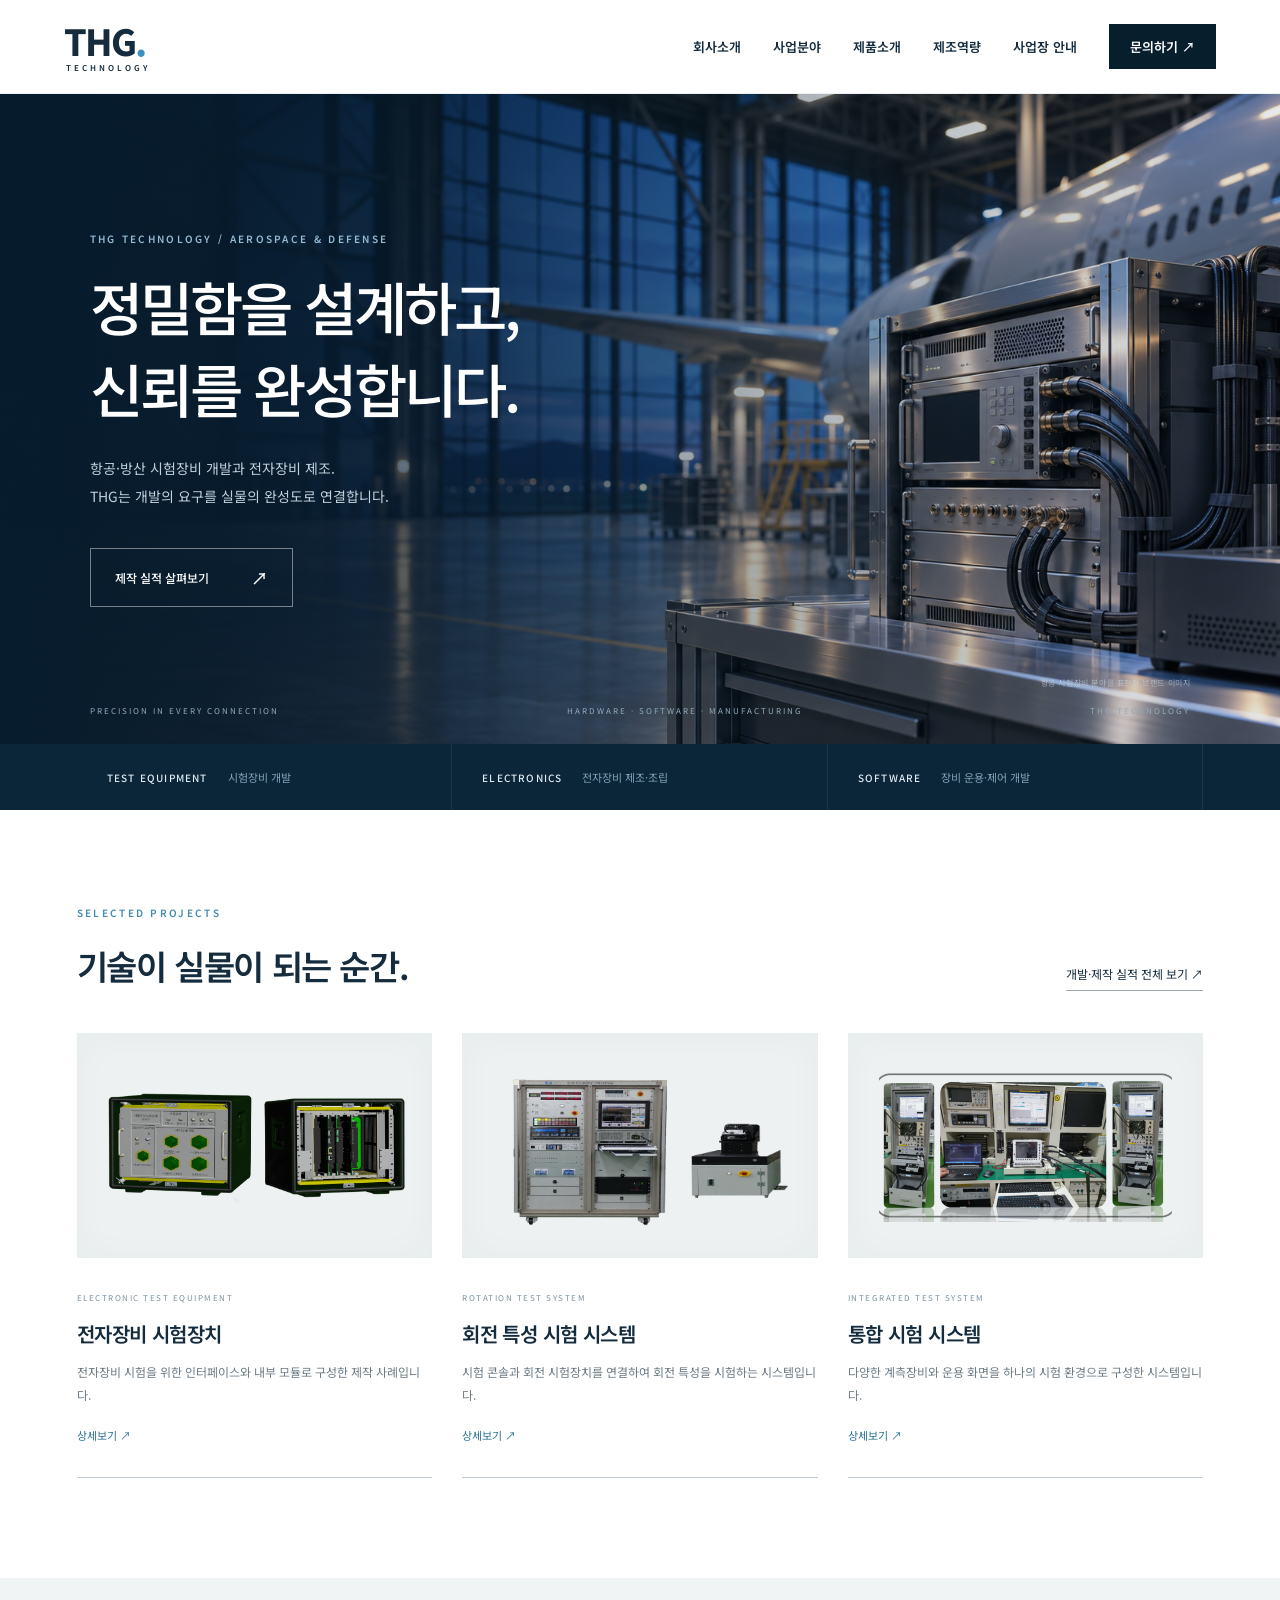
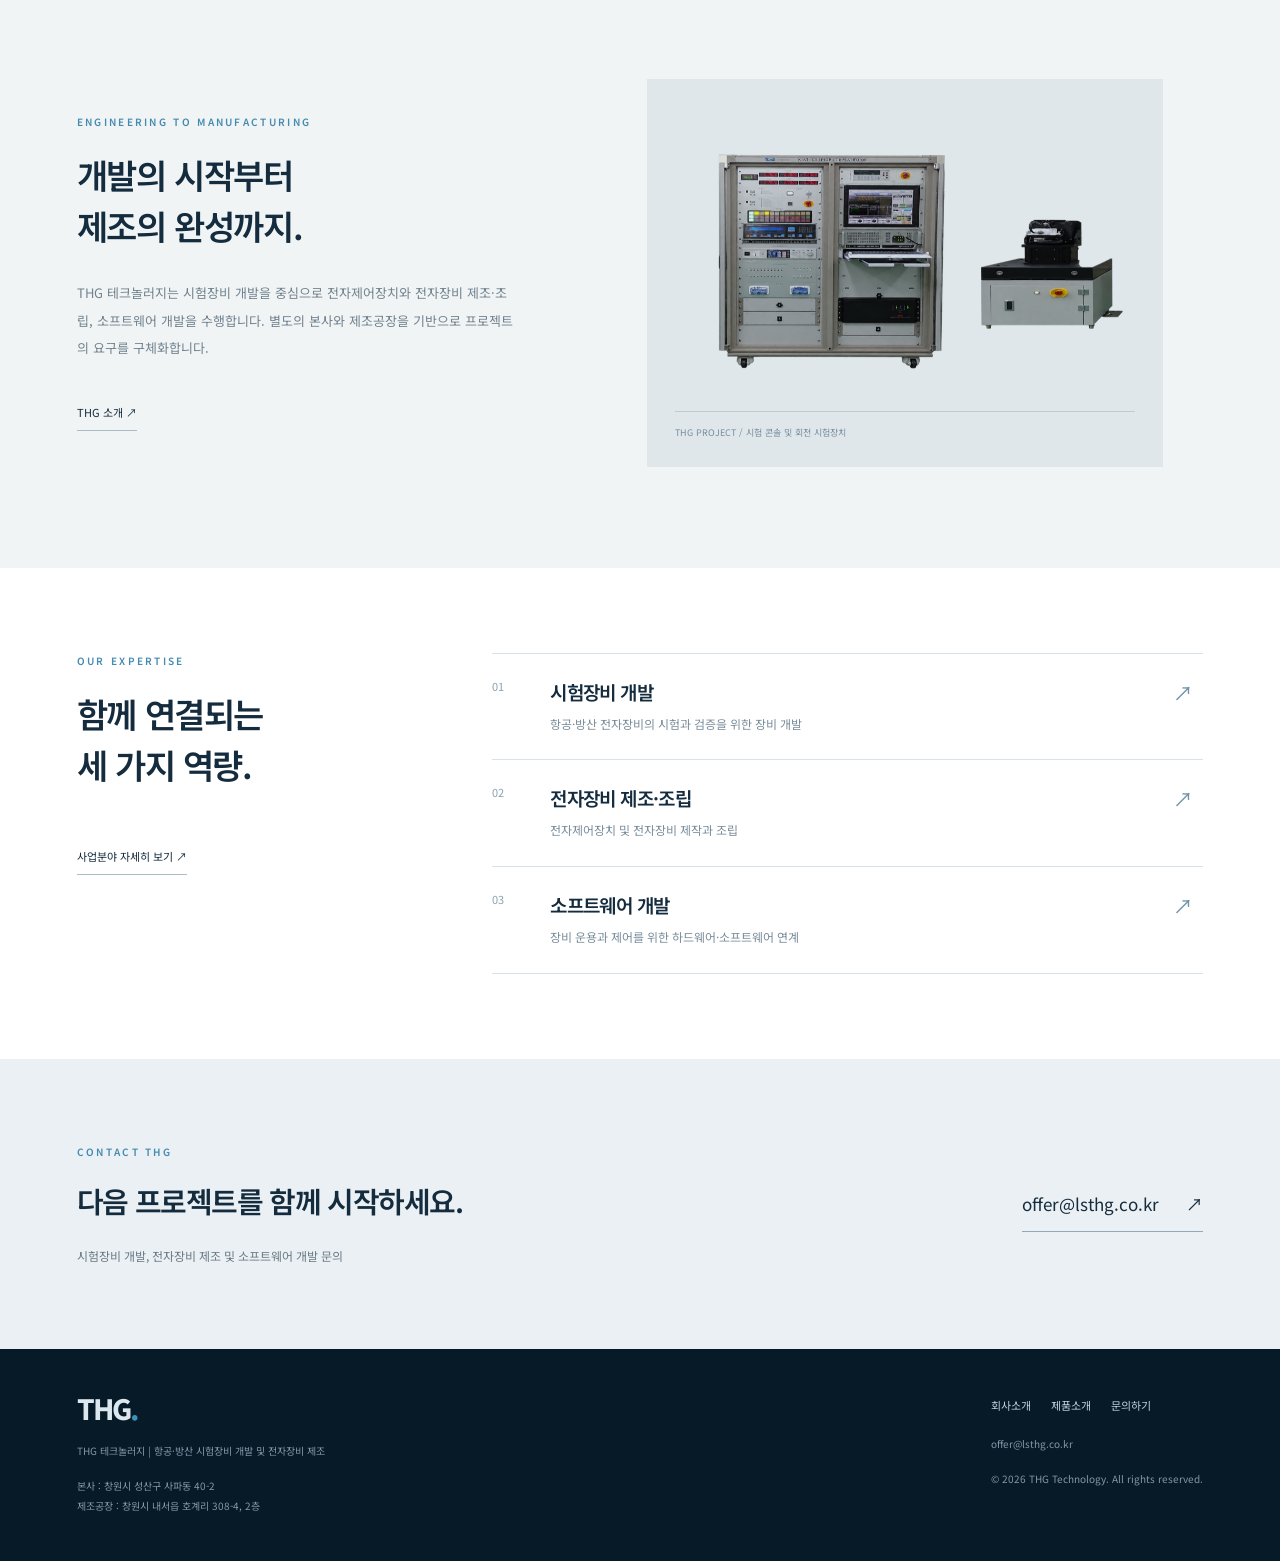
==== commit e92c3b03: "Add files via upload" ====
--- a/index.html
+++ b/index.html
@@ -1,3 +1,3 @@
 <!DOCTYPE html>
 
-<html lang="ko"><head><meta charset="utf-8"/><meta content="width=device-width, initial-scale=1" name="viewport"/><title>항공·방산 시험장비 개발 및 제조 | THG 테크놀러지</title><meta content="THG 테크놀러지의 항공·방산 시험장비 개발 및 제조 안내" name="description"/><link href="assets/css/fonts.css" rel="stylesheet"/><link href="assets/css/styles.css" rel="stylesheet"/><script defer="" src="assets/js/main.js"></script></head><body><header><a aria-label="THG 홈" class="brand" href="index.html"><img src="assets/images/thg-header-logo.png" alt="THG TECHNOLOGY"></a><nav id="navigation"><a href="company.html">회사소개</a><a href="business.html">사업분야</a><a href="products.html">제품소개</a><a href="manufacturing.html">제조역량</a><a href="locations.html">사업장 안내</a><a class="navcontact" href="contact.html">문의하기 ↗</a></nav><button aria-controls="navigation" aria-expanded="false" aria-label="메뉴 열기" class="mobile-toggle">☰</button></header><main><div class="editorial-hero"><div><div class="eyebrow">THG TECHNOLOGY / AEROSPACE &amp; DEFENSE</div><h1>정밀함을 설계하고,<br/>신뢰를 완성합니다.</h1><p>항공·방산 시험장비 개발과 전자장비 제조.<br/>THG는 개발의 요구를 실물의 완성도로 연결합니다.</p><a class="cta" href="products.html">제작 실적 살펴보기 <span>↗</span></a></div><p class="brand-imagery-note">항공·시험장비 분야를 표현한 브랜드 이미지</p><div class="hero-meta"><span>PRECISION IN EVERY CONNECTION</span><span>HARDWARE · SOFTWARE · MANUFACTURING</span><span>THG TECHNOLOGY</span></div></div><div class="sector-strip"><div><b>TEST EQUIPMENT</b><span>시험장비 개발</span></div><div><b>ELECTRONICS</b><span>전자장비 제조·조립</span></div><div><b>SOFTWARE</b><span>장비 운용·제어 개발</span></div></div><section class="home-products"><div class="sectionhead"><div><div class="label">SELECTED PROJECTS</div><h2>기술이 실물이 되는 순간.</h2></div><a href="products.html">개발·제작 실적 전체 보기 ↗</a></div><div class="product-grid"><a class="product-card" href="product-1.html"><div class="product-photo"><img alt="THG 제작 전자장비 시험장치" decoding="async" loading="lazy" src="assets/electronic-test-clean.png"/></div><div class="product-body"><small>ELECTRONIC TEST EQUIPMENT</small><h3>전자장비 시험장치</h3><p>전자장비 시험을 위한 인터페이스와 내부 모듈로 구성한 제작 사례입니다.</p><span class="more">상세보기 ↗</span></div></a><a class="product-card" href="product-2.html"><div class="product-photo"><img alt="THG 제작 회전 특성 시험 시스템" decoding="async" loading="lazy" src="assets/rotation-test-clean.png"/></div><div class="product-body"><small>ROTATION TEST SYSTEM</small><h3>회전 특성 시험 시스템</h3><p>시험 콘솔과 회전 시험장치를 연결하여 회전 특성을 시험하는 시스템입니다.</p><span class="more">상세보기 ↗</span></div></a><a class="product-card" href="product-3.html"><div class="product-photo"><img alt="THG 제작 통합 시험 시스템" decoding="async" loading="lazy" src="assets/integrated-test.png"/></div><div class="product-body"><small>INTEGRATED TEST SYSTEM</small><h3>통합 시험 시스템</h3><p>다양한 계측장비와 운용 화면을 하나의 시험 환경으로 구성한 시스템입니다.</p><span class="more">상세보기 ↗</span></div></a></div></section><section class="home-about"><div><div class="label">ENGINEERING TO MANUFACTURING</div><h2>개발의 시작부터<br/>제조의 완성까지.</h2><p class="body">THG 테크놀러지는 시험장비 개발을 중심으로 전자제어장치와 전자장비 제조·조립, 소프트웨어 개발을 수행합니다. 별도의 본사와 제조공장을 기반으로 프로젝트의 요구를 구체화합니다.</p><a class="back" href="company.html">THG 소개 ↗</a></div><figure class="editorial-image"><img alt="THG가 제작한 시험 콘솔과 회전 시험장치" decoding="async" loading="lazy" src="assets/rotation-test-clean.png"/><figcaption>THG PROJECT / 시험 콘솔 및 회전 시험장치</figcaption></figure></section><section class="home-business"><div><div class="label">OUR EXPERTISE</div><h2>함께 연결되는<br/>세 가지 역량.</h2><a class="back" href="business.html">사업분야 자세히 보기 ↗</a></div><div class="business-list"><article><b>01</b><div><h3>시험장비 개발</h3><p>항공·방산 전자장비의 시험과 검증을 위한 장비 개발</p></div><span class="arrow">↗</span></article><article><b>02</b><div><h3>전자장비 제조·조립</h3><p>전자제어장치 및 전자장비 제작과 조립</p></div><span class="arrow">↗</span></article><article><b>03</b><div><h3>소프트웨어 개발</h3><p>장비 운용과 제어를 위한 하드웨어·소프트웨어 연계</p></div><span class="arrow">↗</span></article></div></section><section class="contact" id="contact"><div><div class="label">CONTACT THG</div><h2>다음 프로젝트를 함께 시작하세요.</h2><p>시험장비 개발, 전자장비 제조 및 소프트웨어 개발 문의</p></div><a href="mailto:offer@lsthg.co.kr">offer@lsthg.co.kr <span>↗</span></a></section></main><footer><div><a class="brand" href="index.html">THG<i>.</i></a><p>THG 테크놀러지 | 항공·방산 시험장비 개발 및 전자장비 제조</p><p>본사 : 창원시 성산구 사파동 40-2<br/>제조공장 : 창원시 내서읍 호계리 308-4, 2층</p></div><div><div class="footnav"><a href="company.html">회사소개</a><a href="products.html">제품소개</a><a href="contact.html">문의하기</a></div><a href="mailto:offer@lsthg.co.kr">offer@lsthg.co.kr</a><p>© 2026 THG Technology. All rights reserved.</p></div></footer></body></html>
+<html lang="ko"><head><meta charset="utf-8"/><meta content="width=device-width, initial-scale=1" name="viewport"/><title>항공·방산 시험장비 개발 및 제조 | THG 테크놀러지</title><meta content="THG 테크놀러지의 항공·방산 시험장비 개발 및 제조 안내" name="description"/><link href="assets/css/fonts.css" rel="stylesheet"/><link href="assets/css/styles.css" rel="stylesheet"/><script defer="" src="assets/js/main.js"></script></head><body><header><a aria-label="THG 홈" class="brand" href="index.html">THG<i>.</i><small>TECHNOLOGY</small></a><nav id="navigation"><a href="company.html">회사소개</a><a href="business.html">사업분야</a><a href="products.html">제품소개</a><a href="manufacturing.html">제조역량</a><a href="locations.html">사업장 안내</a><a class="navcontact" href="contact.html">문의하기 ↗</a></nav><button aria-controls="navigation" aria-expanded="false" aria-label="메뉴 열기" class="mobile-toggle">☰</button></header><main><div class="editorial-hero"><div><div class="eyebrow">THG TECHNOLOGY / AEROSPACE &amp; DEFENSE</div><h1>정밀함을 설계하고,<br/>신뢰를 완성합니다.</h1><p>항공·방산 시험장비 개발과 전자장비 제조.<br/>THG는 개발의 요구를 실물의 완성도로 연결합니다.</p><a class="cta" href="products.html">제작 실적 살펴보기 <span>↗</span></a></div><p class="brand-imagery-note">항공·시험장비 분야를 표현한 브랜드 이미지</p><div class="hero-meta"><span>PRECISION IN EVERY CONNECTION</span><span>HARDWARE · SOFTWARE · MANUFACTURING</span><span>THG TECHNOLOGY</span></div></div><div class="sector-strip"><div><b>TEST EQUIPMENT</b><span>시험장비 개발</span></div><div><b>ELECTRONICS</b><span>전자장비 제조·조립</span></div><div><b>SOFTWARE</b><span>장비 운용·제어 개발</span></div></div><section class="home-products"><div class="sectionhead"><div><div class="label">SELECTED PROJECTS</div><h2>기술이 실물이 되는 순간.</h2></div><a href="products.html">개발·제작 실적 전체 보기 ↗</a></div><div class="product-grid"><a class="product-card" href="product-1.html"><div class="product-photo"><img alt="THG 제작 전자장비 시험장치" decoding="async" loading="lazy" src="assets/electronic-test-clean.png"/></div><div class="product-body"><small>ELECTRONIC TEST EQUIPMENT</small><h3>전자장비 시험장치</h3><p>전자장비 시험을 위한 인터페이스와 내부 모듈로 구성한 제작 사례입니다.</p><span class="more">상세보기 ↗</span></div></a><a class="product-card" href="product-2.html"><div class="product-photo"><img alt="THG 제작 회전 특성 시험 시스템" decoding="async" loading="lazy" src="assets/rotation-test-clean.png"/></div><div class="product-body"><small>ROTATION TEST SYSTEM</small><h3>회전 특성 시험 시스템</h3><p>시험 콘솔과 회전 시험장치를 연결하여 회전 특성을 시험하는 시스템입니다.</p><span class="more">상세보기 ↗</span></div></a><a class="product-card" href="product-3.html"><div class="product-photo"><img alt="THG 제작 통합 시험 시스템" decoding="async" loading="lazy" src="assets/integrated-test.png"/></div><div class="product-body"><small>INTEGRATED TEST SYSTEM</small><h3>통합 시험 시스템</h3><p>다양한 계측장비와 운용 화면을 하나의 시험 환경으로 구성한 시스템입니다.</p><span class="more">상세보기 ↗</span></div></a></div></section><section class="home-about"><div><div class="label">ENGINEERING TO MANUFACTURING</div><h2>개발의 시작부터<br/>제조의 완성까지.</h2><p class="body">THG 테크놀러지는 시험장비 개발을 중심으로 전자제어장치와 전자장비 제조·조립, 소프트웨어 개발을 수행합니다. 별도의 본사와 제조공장을 기반으로 프로젝트의 요구를 구체화합니다.</p><a class="back" href="company.html">THG 소개 ↗</a></div><figure class="editorial-image"><img alt="THG가 제작한 시험 콘솔과 회전 시험장치" decoding="async" loading="lazy" src="assets/rotation-test-clean.png"/><figcaption>THG PROJECT / 시험 콘솔 및 회전 시험장치</figcaption></figure></section><section class="home-business"><div><div class="label">OUR EXPERTISE</div><h2>함께 연결되는<br/>세 가지 역량.</h2><a class="back" href="business.html">사업분야 자세히 보기 ↗</a></div><div class="business-list"><article><b>01</b><div><h3>시험장비 개발</h3><p>항공·방산 전자장비의 시험과 검증을 위한 장비 개발</p></div><span class="arrow">↗</span></article><article><b>02</b><div><h3>전자장비 제조·조립</h3><p>전자제어장치 및 전자장비 제작과 조립</p></div><span class="arrow">↗</span></article><article><b>03</b><div><h3>소프트웨어 개발</h3><p>장비 운용과 제어를 위한 하드웨어·소프트웨어 연계</p></div><span class="arrow">↗</span></article></div></section><section class="contact" id="contact"><div><div class="label">CONTACT THG</div><h2>다음 프로젝트를 함께 시작하세요.</h2><p>시험장비 개발, 전자장비 제조 및 소프트웨어 개발 문의</p></div><a href="mailto:offer@lsthg.co.kr">offer@lsthg.co.kr <span>↗</span></a></section></main><footer><div><a class="brand" href="index.html">THG<i>.</i></a><p>THG 테크놀러지 | 항공·방산 시험장비 개발 및 전자장비 제조</p><p>본사 : 창원시 성산구 사파동 40-2<br/>제조공장 : 창원시 내서읍 호계리 308-4, 2층</p></div><div><div class="footnav"><a href="company.html">회사소개</a><a href="products.html">제품소개</a><a href="contact.html">문의하기</a></div><a href="mailto:offer@lsthg.co.kr">offer@lsthg.co.kr</a><p>© 2026 THG Technology. All rights reserved.</p></div></footer></body></html>
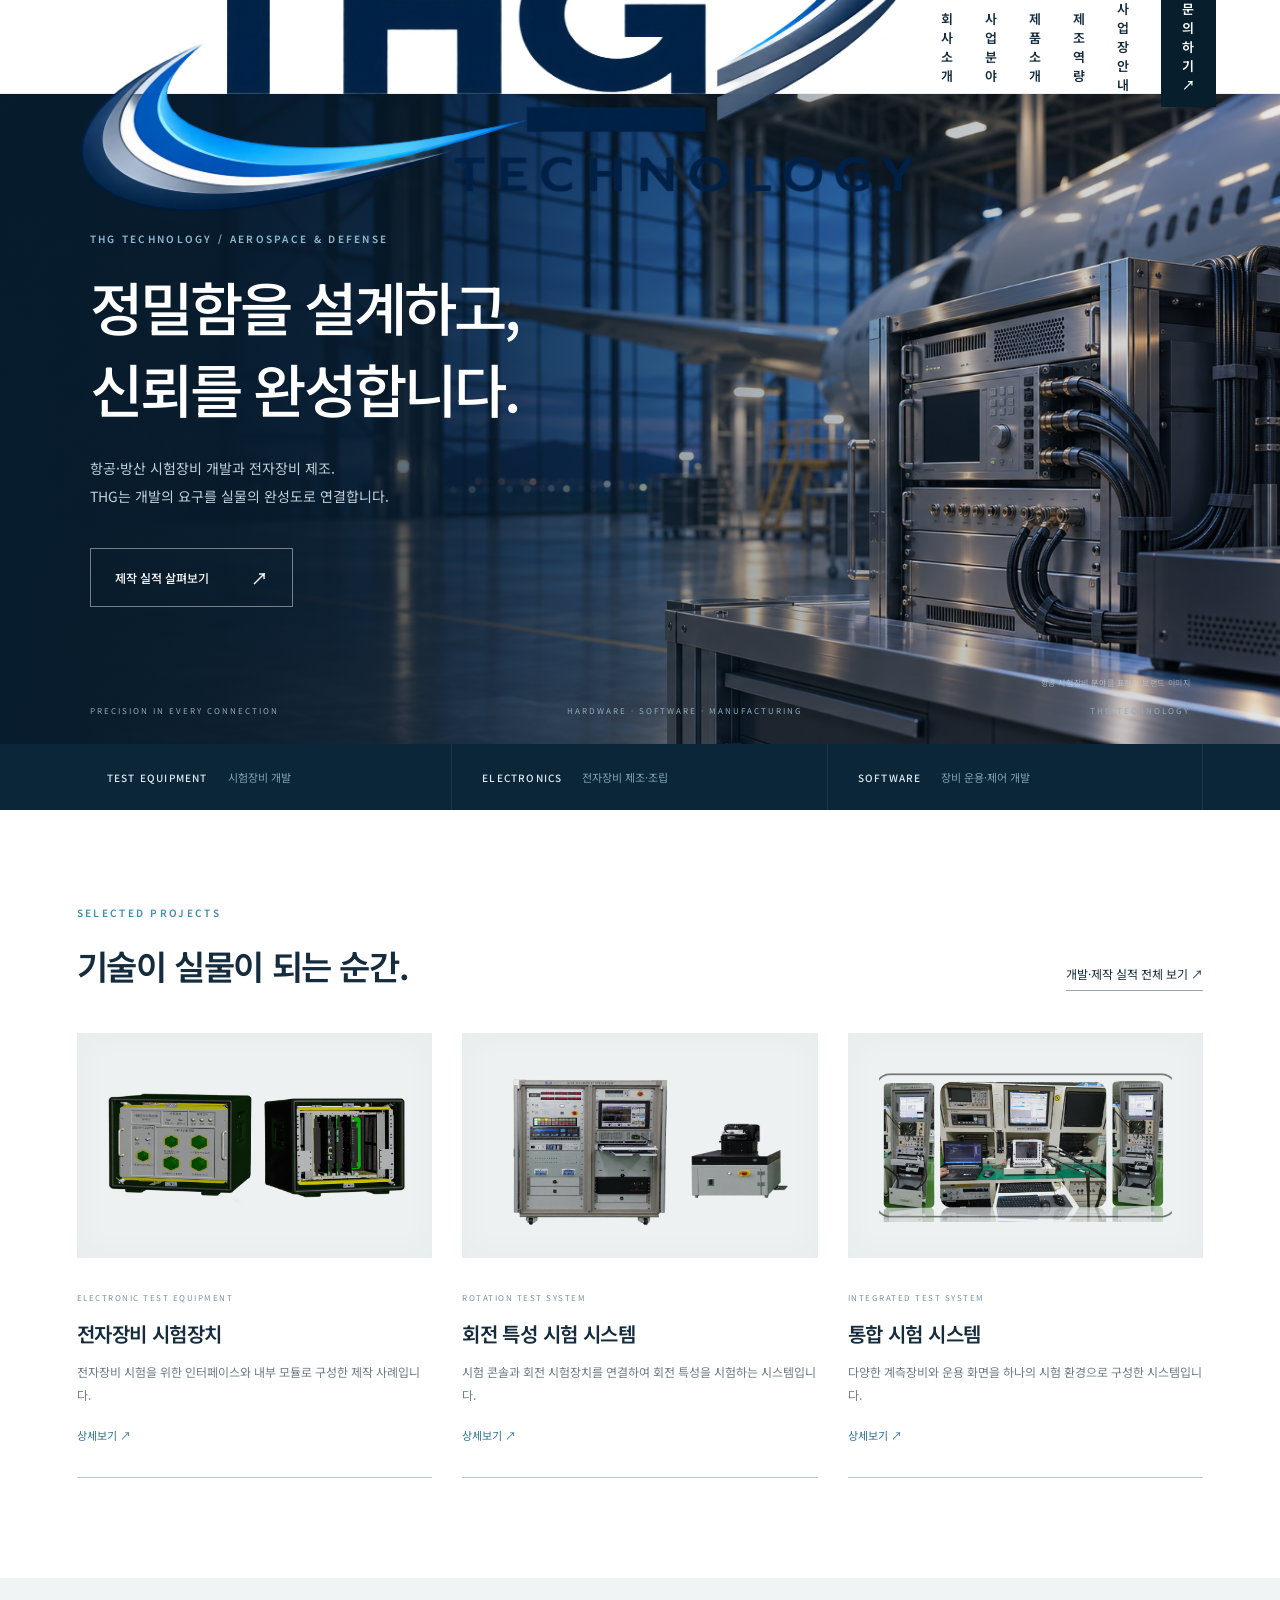
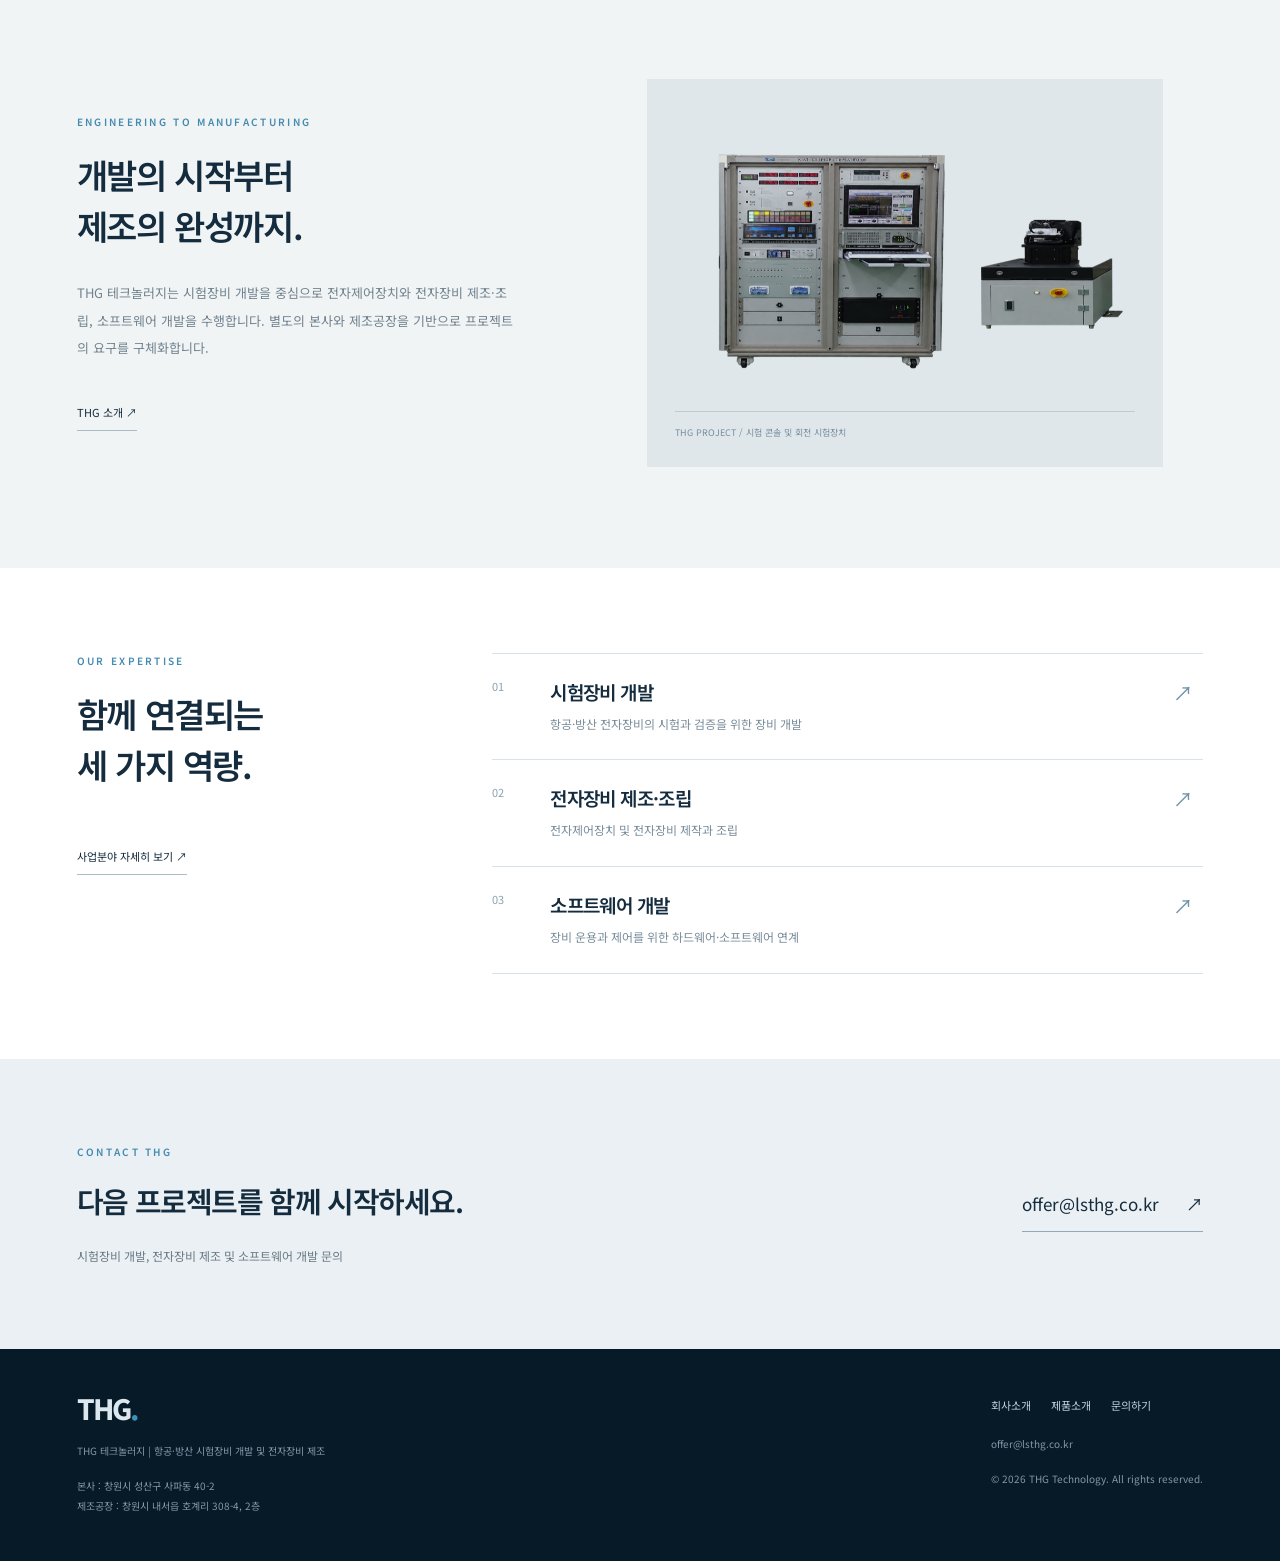
==== commit 0eb6514e: "로고 변경" ====
--- a/index.html
+++ b/index.html
@@ -1,3 +1,3 @@
 <!DOCTYPE html>
 
-<html lang="ko"><head><meta charset="utf-8"/><meta content="width=device-width, initial-scale=1" name="viewport"/><title>항공·방산 시험장비 개발 및 제조 | THG 테크놀러지</title><meta content="THG 테크놀러지의 항공·방산 시험장비 개발 및 제조 안내" name="description"/><link href="assets/css/fonts.css" rel="stylesheet"/><link href="assets/css/styles.css" rel="stylesheet"/><script defer="" src="assets/js/main.js"></script></head><body><header><a aria-label="THG 홈" class="brand" href="index.html">THG<i>.</i><small>TECHNOLOGY</small></a><nav id="navigation"><a href="company.html">회사소개</a><a href="business.html">사업분야</a><a href="products.html">제품소개</a><a href="manufacturing.html">제조역량</a><a href="locations.html">사업장 안내</a><a class="navcontact" href="contact.html">문의하기 ↗</a></nav><button aria-controls="navigation" aria-expanded="false" aria-label="메뉴 열기" class="mobile-toggle">☰</button></header><main><div class="editorial-hero"><div><div class="eyebrow">THG TECHNOLOGY / AEROSPACE &amp; DEFENSE</div><h1>정밀함을 설계하고,<br/>신뢰를 완성합니다.</h1><p>항공·방산 시험장비 개발과 전자장비 제조.<br/>THG는 개발의 요구를 실물의 완성도로 연결합니다.</p><a class="cta" href="products.html">제작 실적 살펴보기 <span>↗</span></a></div><p class="brand-imagery-note">항공·시험장비 분야를 표현한 브랜드 이미지</p><div class="hero-meta"><span>PRECISION IN EVERY CONNECTION</span><span>HARDWARE · SOFTWARE · MANUFACTURING</span><span>THG TECHNOLOGY</span></div></div><div class="sector-strip"><div><b>TEST EQUIPMENT</b><span>시험장비 개발</span></div><div><b>ELECTRONICS</b><span>전자장비 제조·조립</span></div><div><b>SOFTWARE</b><span>장비 운용·제어 개발</span></div></div><section class="home-products"><div class="sectionhead"><div><div class="label">SELECTED PROJECTS</div><h2>기술이 실물이 되는 순간.</h2></div><a href="products.html">개발·제작 실적 전체 보기 ↗</a></div><div class="product-grid"><a class="product-card" href="product-1.html"><div class="product-photo"><img alt="THG 제작 전자장비 시험장치" decoding="async" loading="lazy" src="assets/electronic-test-clean.png"/></div><div class="product-body"><small>ELECTRONIC TEST EQUIPMENT</small><h3>전자장비 시험장치</h3><p>전자장비 시험을 위한 인터페이스와 내부 모듈로 구성한 제작 사례입니다.</p><span class="more">상세보기 ↗</span></div></a><a class="product-card" href="product-2.html"><div class="product-photo"><img alt="THG 제작 회전 특성 시험 시스템" decoding="async" loading="lazy" src="assets/rotation-test-clean.png"/></div><div class="product-body"><small>ROTATION TEST SYSTEM</small><h3>회전 특성 시험 시스템</h3><p>시험 콘솔과 회전 시험장치를 연결하여 회전 특성을 시험하는 시스템입니다.</p><span class="more">상세보기 ↗</span></div></a><a class="product-card" href="product-3.html"><div class="product-photo"><img alt="THG 제작 통합 시험 시스템" decoding="async" loading="lazy" src="assets/integrated-test.png"/></div><div class="product-body"><small>INTEGRATED TEST SYSTEM</small><h3>통합 시험 시스템</h3><p>다양한 계측장비와 운용 화면을 하나의 시험 환경으로 구성한 시스템입니다.</p><span class="more">상세보기 ↗</span></div></a></div></section><section class="home-about"><div><div class="label">ENGINEERING TO MANUFACTURING</div><h2>개발의 시작부터<br/>제조의 완성까지.</h2><p class="body">THG 테크놀러지는 시험장비 개발을 중심으로 전자제어장치와 전자장비 제조·조립, 소프트웨어 개발을 수행합니다. 별도의 본사와 제조공장을 기반으로 프로젝트의 요구를 구체화합니다.</p><a class="back" href="company.html">THG 소개 ↗</a></div><figure class="editorial-image"><img alt="THG가 제작한 시험 콘솔과 회전 시험장치" decoding="async" loading="lazy" src="assets/rotation-test-clean.png"/><figcaption>THG PROJECT / 시험 콘솔 및 회전 시험장치</figcaption></figure></section><section class="home-business"><div><div class="label">OUR EXPERTISE</div><h2>함께 연결되는<br/>세 가지 역량.</h2><a class="back" href="business.html">사업분야 자세히 보기 ↗</a></div><div class="business-list"><article><b>01</b><div><h3>시험장비 개발</h3><p>항공·방산 전자장비의 시험과 검증을 위한 장비 개발</p></div><span class="arrow">↗</span></article><article><b>02</b><div><h3>전자장비 제조·조립</h3><p>전자제어장치 및 전자장비 제작과 조립</p></div><span class="arrow">↗</span></article><article><b>03</b><div><h3>소프트웨어 개발</h3><p>장비 운용과 제어를 위한 하드웨어·소프트웨어 연계</p></div><span class="arrow">↗</span></article></div></section><section class="contact" id="contact"><div><div class="label">CONTACT THG</div><h2>다음 프로젝트를 함께 시작하세요.</h2><p>시험장비 개발, 전자장비 제조 및 소프트웨어 개발 문의</p></div><a href="mailto:offer@lsthg.co.kr">offer@lsthg.co.kr <span>↗</span></a></section></main><footer><div><a class="brand" href="index.html">THG<i>.</i></a><p>THG 테크놀러지 | 항공·방산 시험장비 개발 및 전자장비 제조</p><p>본사 : 창원시 성산구 사파동 40-2<br/>제조공장 : 창원시 내서읍 호계리 308-4, 2층</p></div><div><div class="footnav"><a href="company.html">회사소개</a><a href="products.html">제품소개</a><a href="contact.html">문의하기</a></div><a href="mailto:offer@lsthg.co.kr">offer@lsthg.co.kr</a><p>© 2026 THG Technology. All rights reserved.</p></div></footer></body></html>+<html lang="ko"><head><meta charset="utf-8"/><meta content="width=device-width, initial-scale=1" name="viewport"/><title>항공·방산 시험장비 개발 및 제조 | THG 테크놀러지</title><meta content="THG 테크놀러지의 항공·방산 시험장비 개발 및 제조 안내" name="description"/><link rel="icon" type="image/png" href="favicon.png"/><link href="assets/css/fonts.css" rel="stylesheet"/><link href="assets/css/styles.css" rel="stylesheet"/><script defer="" src="assets/js/main.js"></script></head><body><header><a aria-label="THG 홈" class="brand" href="index.html"><img src="favicon.png" alt="THG 로고" class="brand-logo"/></a><nav id="navigation"><a href="company.html">회사소개</a><a href="business.html">사업분야</a><a href="products.html">제품소개</a><a href="manufacturing.html">제조역량</a><a href="locations.html">사업장 안내</a><a class="navcontact" href="contact.html">문의하기 ↗</a></nav><button aria-controls="navigation" aria-expanded="false" aria-label="메뉴 열기" class="mobile-toggle">☰</button></header><main><div class="editorial-hero"><div><div class="eyebrow">THG TECHNOLOGY / AEROSPACE &amp; DEFENSE</div><h1>정밀함을 설계하고,<br/>신뢰를 완성합니다.</h1><p>항공·방산 시험장비 개발과 전자장비 제조.<br/>THG는 개발의 요구를 실물의 완성도로 연결합니다.</p><a class="cta" href="products.html">제작 실적 살펴보기 <span>↗</span></a></div><p class="brand-imagery-note">항공·시험장비 분야를 표현한 브랜드 이미지</p><div class="hero-meta"><span>PRECISION IN EVERY CONNECTION</span><span>HARDWARE · SOFTWARE · MANUFACTURING</span><span>THG TECHNOLOGY</span></div></div><div class="sector-strip"><div><b>TEST EQUIPMENT</b><span>시험장비 개발</span></div><div><b>ELECTRONICS</b><span>전자장비 제조·조립</span></div><div><b>SOFTWARE</b><span>장비 운용·제어 개발</span></div></div><section class="home-products"><div class="sectionhead"><div><div class="label">SELECTED PROJECTS</div><h2>기술이 실물이 되는 순간.</h2></div><a href="products.html">개발·제작 실적 전체 보기 ↗</a></div><div class="product-grid"><a class="product-card" href="product-1.html"><div class="product-photo"><img alt="THG 제작 전자장비 시험장치" decoding="async" loading="lazy" src="assets/electronic-test-clean.png"/></div><div class="product-body"><small>ELECTRONIC TEST EQUIPMENT</small><h3>전자장비 시험장치</h3><p>전자장비 시험을 위한 인터페이스와 내부 모듈로 구성한 제작 사례입니다.</p><span class="more">상세보기 ↗</span></div></a><a class="product-card" href="product-2.html"><div class="product-photo"><img alt="THG 제작 회전 특성 시험 시스템" decoding="async" loading="lazy" src="assets/rotation-test-clean.png"/></div><div class="product-body"><small>ROTATION TEST SYSTEM</small><h3>회전 특성 시험 시스템</h3><p>시험 콘솔과 회전 시험장치를 연결하여 회전 특성을 시험하는 시스템입니다.</p><span class="more">상세보기 ↗</span></div></a><a class="product-card" href="product-3.html"><div class="product-photo"><img alt="THG 제작 통합 시험 시스템" decoding="async" loading="lazy" src="assets/integrated-test.png"/></div><div class="product-body"><small>INTEGRATED TEST SYSTEM</small><h3>통합 시험 시스템</h3><p>다양한 계측장비와 운용 화면을 하나의 시험 환경으로 구성한 시스템입니다.</p><span class="more">상세보기 ↗</span></div></a></div></section><section class="home-about"><div><div class="label">ENGINEERING TO MANUFACTURING</div><h2>개발의 시작부터<br/>제조의 완성까지.</h2><p class="body">THG 테크놀러지는 시험장비 개발을 중심으로 전자제어장치와 전자장비 제조·조립, 소프트웨어 개발을 수행합니다. 별도의 본사와 제조공장을 기반으로 프로젝트의 요구를 구체화합니다.</p><a class="back" href="company.html">THG 소개 ↗</a></div><figure class="editorial-image"><img alt="THG가 제작한 시험 콘솔과 회전 시험장치" decoding="async" loading="lazy" src="assets/rotation-test-clean.png"/><figcaption>THG PROJECT / 시험 콘솔 및 회전 시험장치</figcaption></figure></section><section class="home-business"><div><div class="label">OUR EXPERTISE</div><h2>함께 연결되는<br/>세 가지 역량.</h2><a class="back" href="business.html">사업분야 자세히 보기 ↗</a></div><div class="business-list"><article><b>01</b><div><h3>시험장비 개발</h3><p>항공·방산 전자장비의 시험과 검증을 위한 장비 개발</p></div><span class="arrow">↗</span></article><article><b>02</b><div><h3>전자장비 제조·조립</h3><p>전자제어장치 및 전자장비 제작과 조립</p></div><span class="arrow">↗</span></article><article><b>03</b><div><h3>소프트웨어 개발</h3><p>장비 운용과 제어를 위한 하드웨어·소프트웨어 연계</p></div><span class="arrow">↗</span></article></div></section><section class="contact" id="contact"><div><div class="label">CONTACT THG</div><h2>다음 프로젝트를 함께 시작하세요.</h2><p>시험장비 개발, 전자장비 제조 및 소프트웨어 개발 문의</p></div><a href="mailto:offer@lsthg.co.kr">offer@lsthg.co.kr <span>↗</span></a></section></main><footer><div><a class="brand" href="index.html">THG<i>.</i></a><p>THG 테크놀러지 | 항공·방산 시험장비 개발 및 전자장비 제조</p><p>본사 : 창원시 성산구 사파동 40-2<br/>제조공장 : 창원시 내서읍 호계리 308-4, 2층</p></div><div><div class="footnav"><a href="company.html">회사소개</a><a href="products.html">제품소개</a><a href="contact.html">문의하기</a></div><a href="mailto:offer@lsthg.co.kr">offer@lsthg.co.kr</a><p>© 2026 THG Technology. All rights reserved.</p></div></footer></body></html>
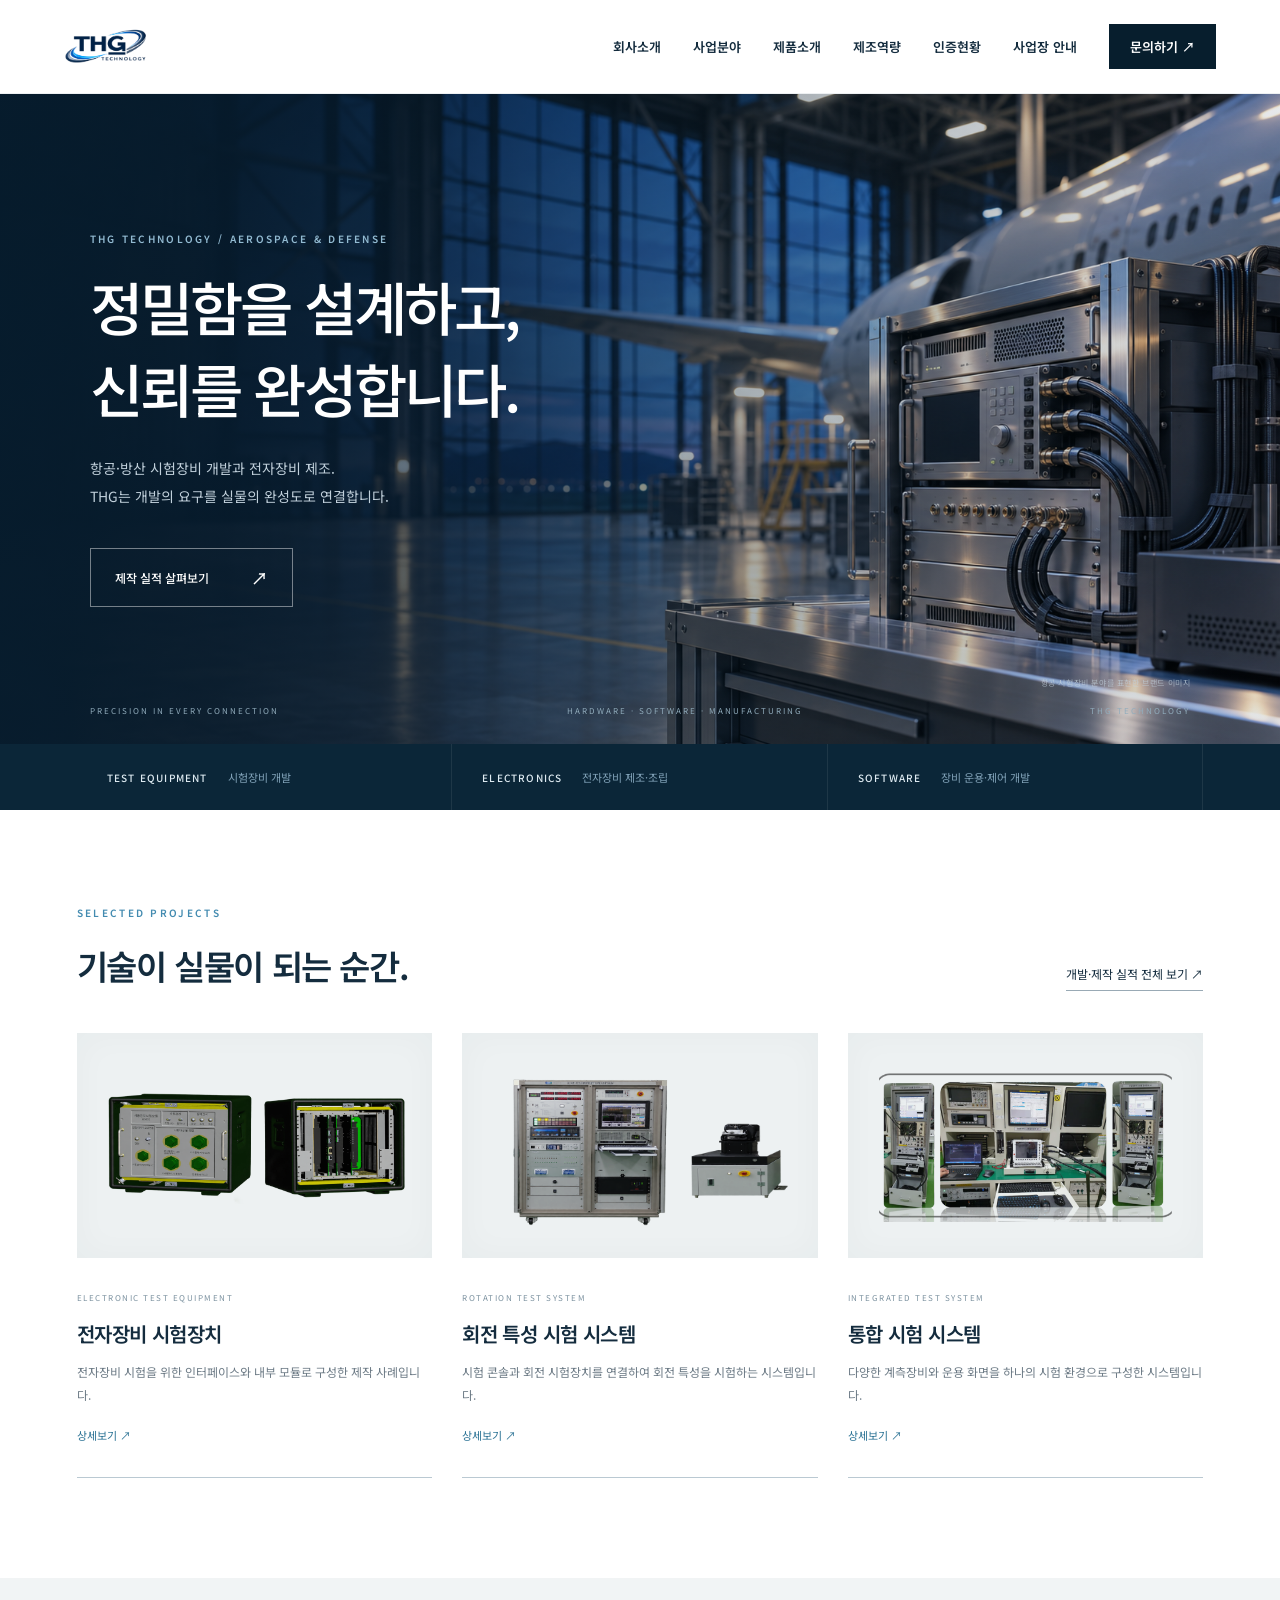
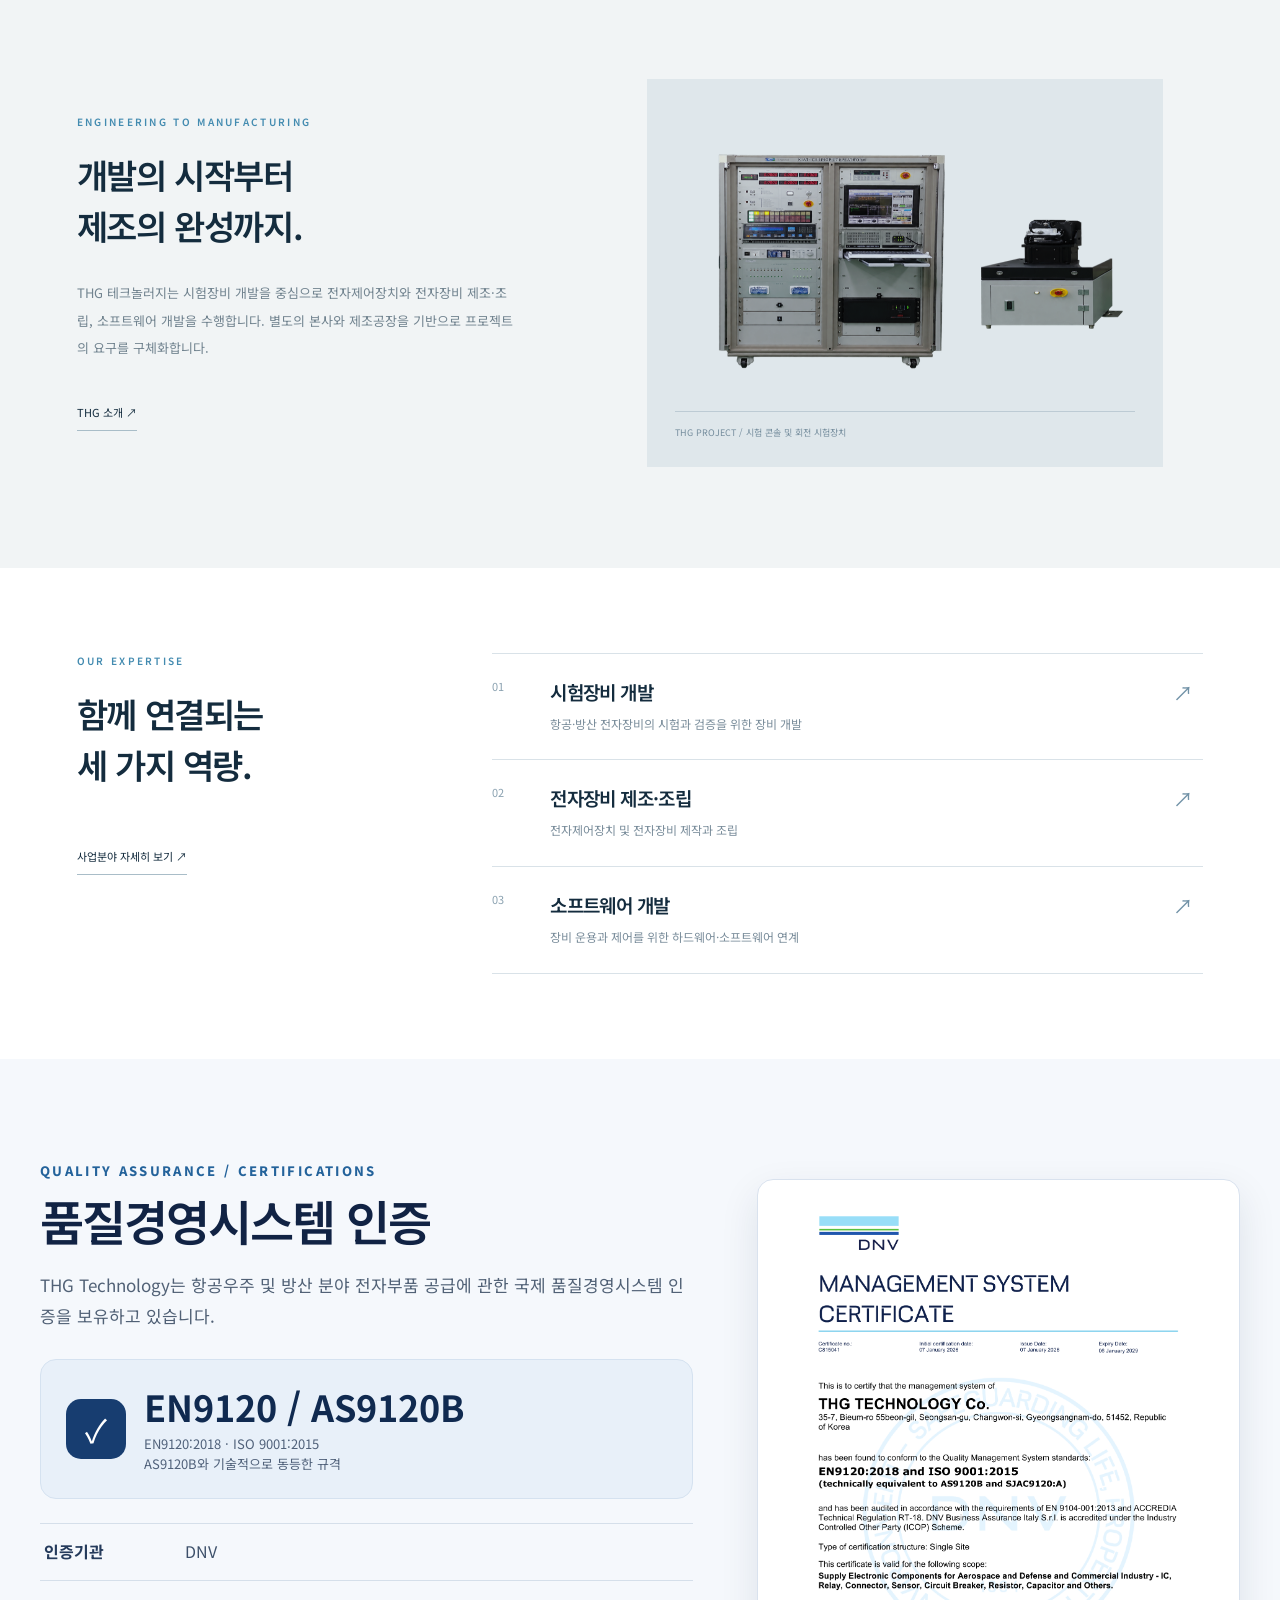
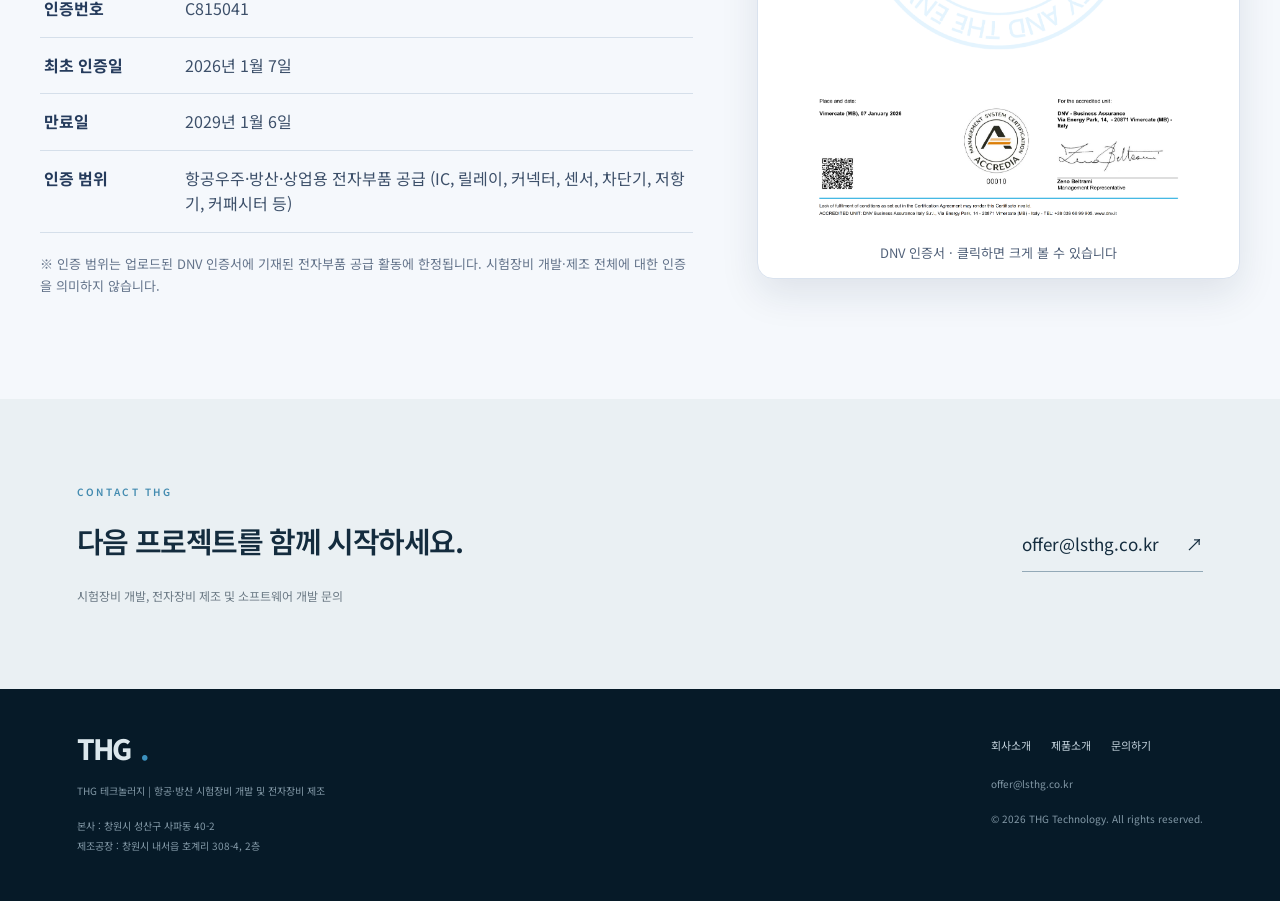
==== commit 44453a97: "Add files via upload" ====
--- a/index.html
+++ b/index.html
@@ -1,3 +1,47 @@
 <!DOCTYPE html>
-
-<html lang="ko"><head><meta charset="utf-8"/><meta content="width=device-width, initial-scale=1" name="viewport"/><title>항공·방산 시험장비 개발 및 제조 | THG 테크놀러지</title><meta content="THG 테크놀러지의 항공·방산 시험장비 개발 및 제조 안내" name="description"/><link rel="icon" type="image/png" href="favicon.png"/><link href="assets/css/fonts.css" rel="stylesheet"/><link href="assets/css/styles.css" rel="stylesheet"/><script defer="" src="assets/js/main.js"></script></head><body><header><a aria-label="THG 홈" class="brand" href="index.html"><img src="favicon.png" alt="THG 로고" class="brand-logo"/></a><nav id="navigation"><a href="company.html">회사소개</a><a href="business.html">사업분야</a><a href="products.html">제품소개</a><a href="manufacturing.html">제조역량</a><a href="locations.html">사업장 안내</a><a class="navcontact" href="contact.html">문의하기 ↗</a></nav><button aria-controls="navigation" aria-expanded="false" aria-label="메뉴 열기" class="mobile-toggle">☰</button></header><main><div class="editorial-hero"><div><div class="eyebrow">THG TECHNOLOGY / AEROSPACE &amp; DEFENSE</div><h1>정밀함을 설계하고,<br/>신뢰를 완성합니다.</h1><p>항공·방산 시험장비 개발과 전자장비 제조.<br/>THG는 개발의 요구를 실물의 완성도로 연결합니다.</p><a class="cta" href="products.html">제작 실적 살펴보기 <span>↗</span></a></div><p class="brand-imagery-note">항공·시험장비 분야를 표현한 브랜드 이미지</p><div class="hero-meta"><span>PRECISION IN EVERY CONNECTION</span><span>HARDWARE · SOFTWARE · MANUFACTURING</span><span>THG TECHNOLOGY</span></div></div><div class="sector-strip"><div><b>TEST EQUIPMENT</b><span>시험장비 개발</span></div><div><b>ELECTRONICS</b><span>전자장비 제조·조립</span></div><div><b>SOFTWARE</b><span>장비 운용·제어 개발</span></div></div><section class="home-products"><div class="sectionhead"><div><div class="label">SELECTED PROJECTS</div><h2>기술이 실물이 되는 순간.</h2></div><a href="products.html">개발·제작 실적 전체 보기 ↗</a></div><div class="product-grid"><a class="product-card" href="product-1.html"><div class="product-photo"><img alt="THG 제작 전자장비 시험장치" decoding="async" loading="lazy" src="assets/electronic-test-clean.png"/></div><div class="product-body"><small>ELECTRONIC TEST EQUIPMENT</small><h3>전자장비 시험장치</h3><p>전자장비 시험을 위한 인터페이스와 내부 모듈로 구성한 제작 사례입니다.</p><span class="more">상세보기 ↗</span></div></a><a class="product-card" href="product-2.html"><div class="product-photo"><img alt="THG 제작 회전 특성 시험 시스템" decoding="async" loading="lazy" src="assets/rotation-test-clean.png"/></div><div class="product-body"><small>ROTATION TEST SYSTEM</small><h3>회전 특성 시험 시스템</h3><p>시험 콘솔과 회전 시험장치를 연결하여 회전 특성을 시험하는 시스템입니다.</p><span class="more">상세보기 ↗</span></div></a><a class="product-card" href="product-3.html"><div class="product-photo"><img alt="THG 제작 통합 시험 시스템" decoding="async" loading="lazy" src="assets/integrated-test.png"/></div><div class="product-body"><small>INTEGRATED TEST SYSTEM</small><h3>통합 시험 시스템</h3><p>다양한 계측장비와 운용 화면을 하나의 시험 환경으로 구성한 시스템입니다.</p><span class="more">상세보기 ↗</span></div></a></div></section><section class="home-about"><div><div class="label">ENGINEERING TO MANUFACTURING</div><h2>개발의 시작부터<br/>제조의 완성까지.</h2><p class="body">THG 테크놀러지는 시험장비 개발을 중심으로 전자제어장치와 전자장비 제조·조립, 소프트웨어 개발을 수행합니다. 별도의 본사와 제조공장을 기반으로 프로젝트의 요구를 구체화합니다.</p><a class="back" href="company.html">THG 소개 ↗</a></div><figure class="editorial-image"><img alt="THG가 제작한 시험 콘솔과 회전 시험장치" decoding="async" loading="lazy" src="assets/rotation-test-clean.png"/><figcaption>THG PROJECT / 시험 콘솔 및 회전 시험장치</figcaption></figure></section><section class="home-business"><div><div class="label">OUR EXPERTISE</div><h2>함께 연결되는<br/>세 가지 역량.</h2><a class="back" href="business.html">사업분야 자세히 보기 ↗</a></div><div class="business-list"><article><b>01</b><div><h3>시험장비 개발</h3><p>항공·방산 전자장비의 시험과 검증을 위한 장비 개발</p></div><span class="arrow">↗</span></article><article><b>02</b><div><h3>전자장비 제조·조립</h3><p>전자제어장치 및 전자장비 제작과 조립</p></div><span class="arrow">↗</span></article><article><b>03</b><div><h3>소프트웨어 개발</h3><p>장비 운용과 제어를 위한 하드웨어·소프트웨어 연계</p></div><span class="arrow">↗</span></article></div></section><section class="contact" id="contact"><div><div class="label">CONTACT THG</div><h2>다음 프로젝트를 함께 시작하세요.</h2><p>시험장비 개발, 전자장비 제조 및 소프트웨어 개발 문의</p></div><a href="mailto:offer@lsthg.co.kr">offer@lsthg.co.kr <span>↗</span></a></section></main><footer><div><a class="brand" href="index.html">THG<i>.</i></a><p>THG 테크놀러지 | 항공·방산 시험장비 개발 및 전자장비 제조</p><p>본사 : 창원시 성산구 사파동 40-2<br/>제조공장 : 창원시 내서읍 호계리 308-4, 2층</p></div><div><div class="footnav"><a href="company.html">회사소개</a><a href="products.html">제품소개</a><a href="contact.html">문의하기</a></div><a href="mailto:offer@lsthg.co.kr">offer@lsthg.co.kr</a><p>© 2026 THG Technology. All rights reserved.</p></div></footer></body></html>
+<html lang="ko">
+<head>
+<meta charset="utf-8"/>
+<meta name="viewport" content="width=device-width, initial-scale=1"/>
+<title>항공·방산 시험장비 개발 및 제조 | THG 테크놀러지</title>
+<meta name="description" content="THG 테크놀러지의 항공·방산 시험장비 개발 및 제조 안내"/>
+<link rel="icon" type="image/png" href="favicon.png"/>
+<link href="assets/css/fonts.css" rel="stylesheet"/>
+<link href="assets/css/styles.css" rel="stylesheet"/>
+<script defer src="assets/js/main.js"></script>
+<style>
+/* AS9120 certification section — scoped to avoid changing existing styles */
+.thg-cert{padding:clamp(60px,8vw,112px) max(24px,calc((100vw - 1200px)/2));background:#f5f8fc;color:#112344}
+.thg-cert *{box-sizing:border-box}
+.thg-cert .cert-eyebrow{color:#24639b;font-size:13px;font-weight:800;letter-spacing:.18em;margin-bottom:12px}
+.thg-cert h2{font-size:clamp(30px,4vw,48px);line-height:1.2;letter-spacing:-.04em;margin:0 0 20px;color:#112344}
+.thg-cert .cert-intro{color:#516176;font-size:17px;line-height:1.8;margin:0 0 28px}
+.thg-cert .cert-layout{display:grid;grid-template-columns:minmax(0,1.15fr) minmax(0,.85fr);align-items:center;gap:clamp(28px,5vw,72px)}
+.thg-cert .cert-highlight{display:flex;gap:18px;align-items:center;padding:25px;border-radius:16px;background:#e8f0f9;border:1px solid #d5e2f0;margin-bottom:24px}
+.thg-cert .cert-icon{display:grid;place-items:center;width:60px;height:60px;flex-shrink:0;border-radius:15px;background:#173d70;color:#fff;font-size:32px}
+.thg-cert .cert-highlight strong{display:block;font-size:clamp(25px,3vw,36px);line-height:1.2;color:#102a50}
+.thg-cert .cert-highlight span{display:block;margin-top:6px;color:#50617a;font-size:13px;line-height:1.5}
+.thg-cert dl{margin:0;border-top:1px solid #d5dfea}
+.thg-cert dl>div{display:grid;grid-template-columns:125px 1fr;gap:16px;padding:15px 4px;border-bottom:1px solid #d5dfea;line-height:1.6}
+.thg-cert dt{font-weight:700;color:#253b5c}
+.thg-cert dd{margin:0;color:#3d506a;overflow-wrap:anywhere}
+.thg-cert .cert-note{margin:20px 0 0;color:#64748b;font-size:13px;line-height:1.7}
+.thg-cert .cert-document{margin:0;padding:16px;background:white;border:1px solid #d9e2ee;border-radius:16px;box-shadow:0 15px 38px rgba(17,35,68,.1)}
+.thg-cert .cert-document img{display:block;width:100%;height:auto;border-radius:5px}
+.thg-cert .cert-document figcaption{margin-top:12px;text-align:center;color:#52627a;font-size:13px}
+.thg-cert .cert-document a{display:block}
+@media(max-width:800px){.thg-cert .cert-layout{grid-template-columns:1fr}.thg-cert dl>div{grid-template-columns:105px 1fr}.thg-cert .cert-document{max-width:540px;margin:0 auto}}
+</style>
+</head>
+<body>
+<header><a aria-label="THG 홈" class="brand" href="index.html"><img src="favicon.png" alt="THG 로고" class="brand-logo"/></a><nav id="navigation"><a href="company.html">회사소개</a><a href="business.html">사업분야</a><a href="products.html">제품소개</a><a href="manufacturing.html">제조역량</a><a href="index.html#certifications">인증현황</a><a href="locations.html">사업장 안내</a><a class="navcontact" href="contact.html">문의하기 ↗</a></nav><button aria-controls="navigation" aria-expanded="false" aria-label="메뉴 열기" class="mobile-toggle">☰</button></header>
+<main>
+<div class="editorial-hero"><div><div class="eyebrow">THG TECHNOLOGY / AEROSPACE &amp; DEFENSE</div><h1>정밀함을 설계하고,<br/>신뢰를 완성합니다.</h1><p>항공·방산 시험장비 개발과 전자장비 제조.<br/>THG는 개발의 요구를 실물의 완성도로 연결합니다.</p><a class="cta" href="products.html">제작 실적 살펴보기 <span>↗</span></a></div><p class="brand-imagery-note">항공·시험장비 분야를 표현한 브랜드 이미지</p><div class="hero-meta"><span>PRECISION IN EVERY CONNECTION</span><span>HARDWARE · SOFTWARE · MANUFACTURING</span><span>THG TECHNOLOGY</span></div></div>
+<div class="sector-strip"><div><b>TEST EQUIPMENT</b><span>시험장비 개발</span></div><div><b>ELECTRONICS</b><span>전자장비 제조·조립</span></div><div><b>SOFTWARE</b><span>장비 운용·제어 개발</span></div></div>
+<section class="home-products"><div class="sectionhead"><div><div class="label">SELECTED PROJECTS</div><h2>기술이 실물이 되는 순간.</h2></div><a href="products.html">개발·제작 실적 전체 보기 ↗</a></div><div class="product-grid"><a class="product-card" href="product-1.html"><div class="product-photo"><img alt="THG 제작 전자장비 시험장치" decoding="async" loading="lazy" src="assets/electronic-test-clean.png"/></div><div class="product-body"><small>ELECTRONIC TEST EQUIPMENT</small><h3>전자장비 시험장치</h3><p>전자장비 시험을 위한 인터페이스와 내부 모듈로 구성한 제작 사례입니다.</p><span class="more">상세보기 ↗</span></div></a><a class="product-card" href="product-2.html"><div class="product-photo"><img alt="THG 제작 회전 특성 시험 시스템" decoding="async" loading="lazy" src="assets/rotation-test-clean.png"/></div><div class="product-body"><small>ROTATION TEST SYSTEM</small><h3>회전 특성 시험 시스템</h3><p>시험 콘솔과 회전 시험장치를 연결하여 회전 특성을 시험하는 시스템입니다.</p><span class="more">상세보기 ↗</span></div></a><a class="product-card" href="product-3.html"><div class="product-photo"><img alt="THG 제작 통합 시험 시스템" decoding="async" loading="lazy" src="assets/integrated-test.png"/></div><div class="product-body"><small>INTEGRATED TEST SYSTEM</small><h3>통합 시험 시스템</h3><p>다양한 계측장비와 운용 화면을 하나의 시험 환경으로 구성한 시스템입니다.</p><span class="more">상세보기 ↗</span></div></a></div></section>
+<section class="home-about"><div><div class="label">ENGINEERING TO MANUFACTURING</div><h2>개발의 시작부터<br/>제조의 완성까지.</h2><p class="body">THG 테크놀러지는 시험장비 개발을 중심으로 전자제어장치와 전자장비 제조·조립, 소프트웨어 개발을 수행합니다. 별도의 본사와 제조공장을 기반으로 프로젝트의 요구를 구체화합니다.</p><a class="back" href="company.html">THG 소개 ↗</a></div><figure class="editorial-image"><img alt="THG가 제작한 시험 콘솔과 회전 시험장치" decoding="async" loading="lazy" src="assets/rotation-test-clean.png"/><figcaption>THG PROJECT / 시험 콘솔 및 회전 시험장치</figcaption></figure></section>
+<section class="home-business"><div><div class="label">OUR EXPERTISE</div><h2>함께 연결되는<br/>세 가지 역량.</h2><a class="back" href="business.html">사업분야 자세히 보기 ↗</a></div><div class="business-list"><article><b>01</b><div><h3>시험장비 개발</h3><p>항공·방산 전자장비의 시험과 검증을 위한 장비 개발</p></div><span class="arrow">↗</span></article><article><b>02</b><div><h3>전자장비 제조·조립</h3><p>전자제어장치 및 전자장비 제작과 조립</p></div><span class="arrow">↗</span></article><article><b>03</b><div><h3>소프트웨어 개발</h3><p>장비 운용과 제어를 위한 하드웨어·소프트웨어 연계</p></div><span class="arrow">↗</span></article></div></section>
+<section class="thg-cert" id="certifications" aria-labelledby="cert-title"><div class="cert-layout"><div><div class="cert-eyebrow">QUALITY ASSURANCE / CERTIFICATIONS</div><h2 id="cert-title">품질경영시스템 인증</h2><p class="cert-intro">THG Technology는 항공우주 및 방산 분야 전자부품 공급에 관한 국제 품질경영시스템 인증을 보유하고 있습니다.</p><div class="cert-highlight"><div class="cert-icon" aria-hidden="true">✓</div><div><strong>EN9120 / AS9120B</strong><span>EN9120:2018 · ISO 9001:2015<br/>AS9120B와 기술적으로 동등한 규격</span></div></div><dl><div><dt>인증기관</dt><dd>DNV</dd></div><div><dt>인증번호</dt><dd>C815041</dd></div><div><dt>최초 인증일</dt><dd>2026년 1월 7일</dd></div><div><dt>만료일</dt><dd>2029년 1월 6일</dd></div><div><dt>인증 범위</dt><dd>항공우주·방산·상업용 전자부품 공급 (IC, 릴레이, 커넥터, 센서, 차단기, 저항기, 커패시터 등)</dd></div></dl><p class="cert-note">※ 인증 범위는 업로드된 DNV 인증서에 기재된 전자부품 공급 활동에 한정됩니다. 시험장비 개발·제조 전체에 대한 인증을 의미하지 않습니다.</p></div><figure class="cert-document"><a href="assets/certifications/DNV-AS9120-C815041.png" target="_blank" rel="noopener noreferrer" aria-label="DNV 품질경영시스템 인증서 원본 크게 보기"><img src="assets/certifications/DNV-AS9120-C815041.png" alt="DNV 발급 THG TECHNOLOGY Co. EN9120:2018 및 ISO 9001:2015 인증서, 인증번호 C815041" loading="lazy" decoding="async"/></a><figcaption>DNV 인증서 · 클릭하면 크게 볼 수 있습니다</figcaption></figure></div></section>
+<section class="contact" id="contact"><div><div class="label">CONTACT THG</div><h2>다음 프로젝트를 함께 시작하세요.</h2><p>시험장비 개발, 전자장비 제조 및 소프트웨어 개발 문의</p></div><a href="mailto:offer@lsthg.co.kr">offer@lsthg.co.kr <span>↗</span></a></section>
+</main><footer><div><a class="brand" href="index.html">THG<i>.</i></a><p>THG 테크놀러지 | 항공·방산 시험장비 개발 및 전자장비 제조</p><p>본사 : 창원시 성산구 사파동 40-2<br/>제조공장 : 창원시 내서읍 호계리 308-4, 2층</p></div><div><div class="footnav"><a href="company.html">회사소개</a><a href="products.html">제품소개</a><a href="contact.html">문의하기</a></div><a href="mailto:offer@lsthg.co.kr">offer@lsthg.co.kr</a><p>© 2026 THG Technology. All rights reserved.</p></div></footer>
+</body></html>
--- a/assets/css/styles.css
+++ b/assets/css/styles.css
@@ -7,4 +7,16 @@
 /* Extracted inline styles; preserve inline precedence. */
 .export-style-5239a3cc91{display:block !important;margin-top:6px !important;color:#3b7b9d !important;}
 .export-style-8418e9189f{background:#f3f6f8 !important;}
-.export-style-02a59a345f{width:100% !important;height:100% !important;object-fit:contain !important;background:white !important;padding:15px !important;}+.export-style-02a59a345f{width:100% !important;height:100% !important;object-fit:contain !important;background:white !important;padding:15px !important;}
+.brand {
+    display: inline-flex;
+    align-items: center;
+    gap: 10px;
+}
+
+.brand-logo {
+    width: 84px;
+    height: 84px;
+    object-fit: contain;
+    display: block;
+}
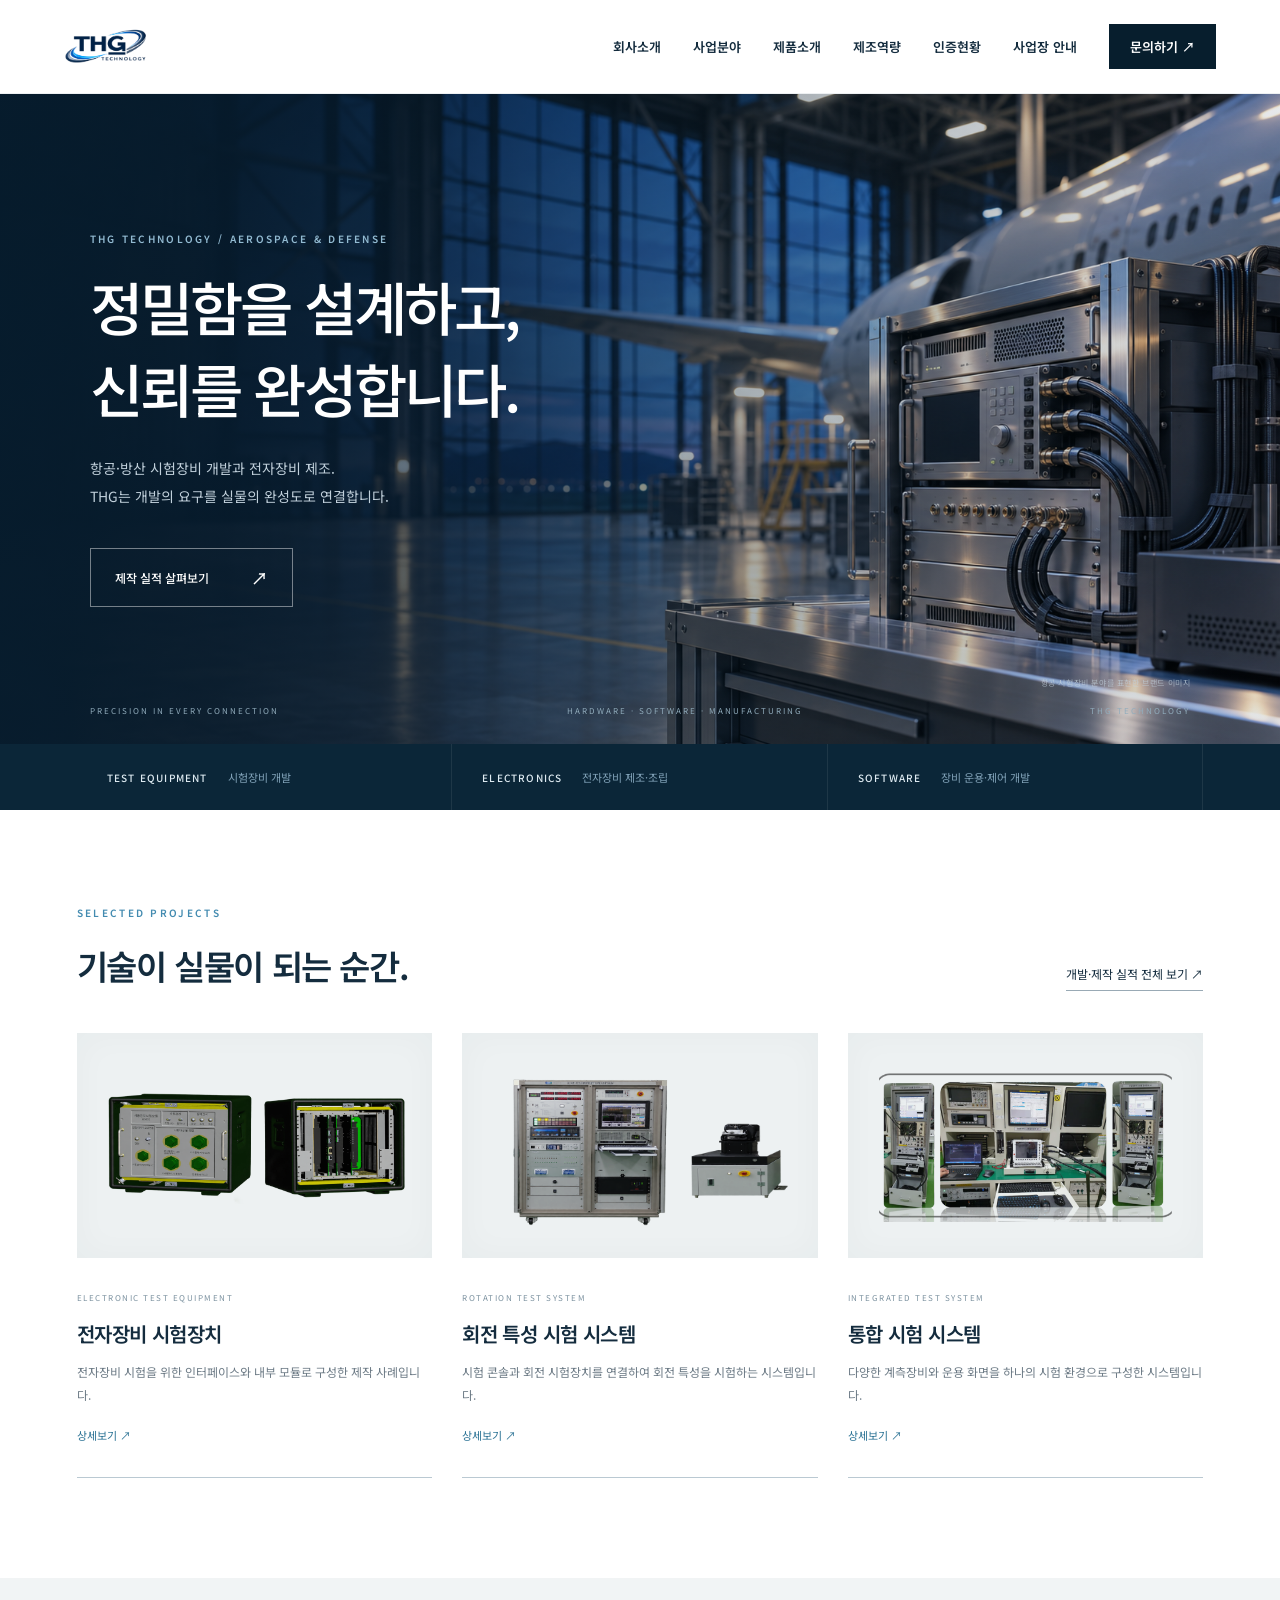
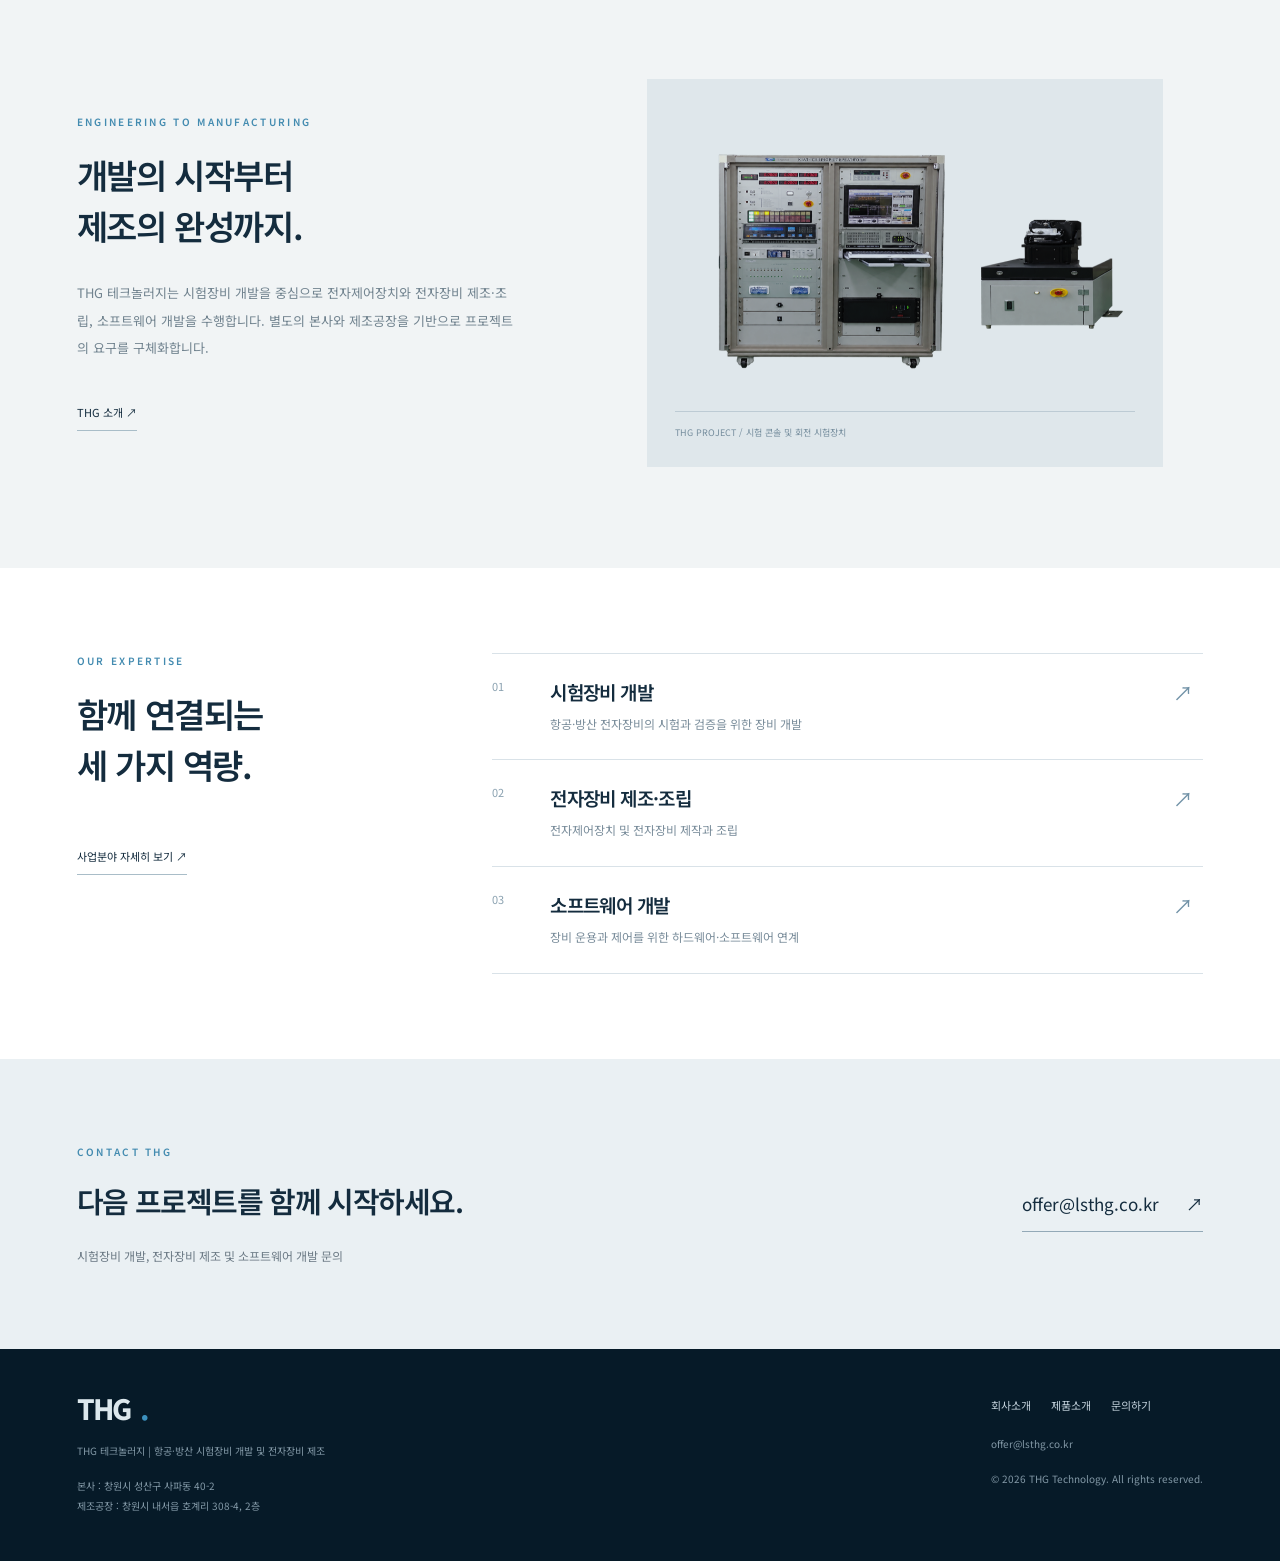
==== commit 5966a6f1: "Add files via upload" ====
--- a/index.html
+++ b/index.html
@@ -1,47 +1,26 @@
 <!DOCTYPE html>
+
 <html lang="ko">
 <head>
 <meta charset="utf-8"/>
-<meta name="viewport" content="width=device-width, initial-scale=1"/>
+<meta content="width=device-width, initial-scale=1" name="viewport"/>
 <title>항공·방산 시험장비 개발 및 제조 | THG 테크놀러지</title>
-<meta name="description" content="THG 테크놀러지의 항공·방산 시험장비 개발 및 제조 안내"/>
-<link rel="icon" type="image/png" href="favicon.png"/>
+<meta content="THG 테크놀러지의 항공·방산 시험장비 개발 및 제조 안내" name="description"/>
+<link href="favicon.png" rel="icon" type="image/png"/>
 <link href="assets/css/fonts.css" rel="stylesheet"/>
 <link href="assets/css/styles.css" rel="stylesheet"/>
-<script defer src="assets/js/main.js"></script>
-<style>
-/* AS9120 certification section — scoped to avoid changing existing styles */
-.thg-cert{padding:clamp(60px,8vw,112px) max(24px,calc((100vw - 1200px)/2));background:#f5f8fc;color:#112344}
-.thg-cert *{box-sizing:border-box}
-.thg-cert .cert-eyebrow{color:#24639b;font-size:13px;font-weight:800;letter-spacing:.18em;margin-bottom:12px}
-.thg-cert h2{font-size:clamp(30px,4vw,48px);line-height:1.2;letter-spacing:-.04em;margin:0 0 20px;color:#112344}
-.thg-cert .cert-intro{color:#516176;font-size:17px;line-height:1.8;margin:0 0 28px}
-.thg-cert .cert-layout{display:grid;grid-template-columns:minmax(0,1.15fr) minmax(0,.85fr);align-items:center;gap:clamp(28px,5vw,72px)}
-.thg-cert .cert-highlight{display:flex;gap:18px;align-items:center;padding:25px;border-radius:16px;background:#e8f0f9;border:1px solid #d5e2f0;margin-bottom:24px}
-.thg-cert .cert-icon{display:grid;place-items:center;width:60px;height:60px;flex-shrink:0;border-radius:15px;background:#173d70;color:#fff;font-size:32px}
-.thg-cert .cert-highlight strong{display:block;font-size:clamp(25px,3vw,36px);line-height:1.2;color:#102a50}
-.thg-cert .cert-highlight span{display:block;margin-top:6px;color:#50617a;font-size:13px;line-height:1.5}
-.thg-cert dl{margin:0;border-top:1px solid #d5dfea}
-.thg-cert dl>div{display:grid;grid-template-columns:125px 1fr;gap:16px;padding:15px 4px;border-bottom:1px solid #d5dfea;line-height:1.6}
-.thg-cert dt{font-weight:700;color:#253b5c}
-.thg-cert dd{margin:0;color:#3d506a;overflow-wrap:anywhere}
-.thg-cert .cert-note{margin:20px 0 0;color:#64748b;font-size:13px;line-height:1.7}
-.thg-cert .cert-document{margin:0;padding:16px;background:white;border:1px solid #d9e2ee;border-radius:16px;box-shadow:0 15px 38px rgba(17,35,68,.1)}
-.thg-cert .cert-document img{display:block;width:100%;height:auto;border-radius:5px}
-.thg-cert .cert-document figcaption{margin-top:12px;text-align:center;color:#52627a;font-size:13px}
-.thg-cert .cert-document a{display:block}
-@media(max-width:800px){.thg-cert .cert-layout{grid-template-columns:1fr}.thg-cert dl>div{grid-template-columns:105px 1fr}.thg-cert .cert-document{max-width:540px;margin:0 auto}}
-</style>
+<script defer="" src="assets/js/main.js"></script>
+
 </head>
 <body>
-<header><a aria-label="THG 홈" class="brand" href="index.html"><img src="favicon.png" alt="THG 로고" class="brand-logo"/></a><nav id="navigation"><a href="company.html">회사소개</a><a href="business.html">사업분야</a><a href="products.html">제품소개</a><a href="manufacturing.html">제조역량</a><a href="index.html#certifications">인증현황</a><a href="locations.html">사업장 안내</a><a class="navcontact" href="contact.html">문의하기 ↗</a></nav><button aria-controls="navigation" aria-expanded="false" aria-label="메뉴 열기" class="mobile-toggle">☰</button></header>
+<header><a aria-label="THG 홈" class="brand" href="index.html"><img alt="THG 로고" class="brand-logo" src="favicon.png"/></a><nav id="navigation"><a href="company.html">회사소개</a><a href="business.html">사업분야</a><a href="products.html">제품소개</a><a href="manufacturing.html">제조역량</a><a href="certifications.html">인증현황</a><a href="locations.html">사업장 안내</a><a class="navcontact" href="contact.html">문의하기 ↗</a></nav><button aria-controls="navigation" aria-expanded="false" aria-label="메뉴 열기" class="mobile-toggle">☰</button></header>
 <main>
 <div class="editorial-hero"><div><div class="eyebrow">THG TECHNOLOGY / AEROSPACE &amp; DEFENSE</div><h1>정밀함을 설계하고,<br/>신뢰를 완성합니다.</h1><p>항공·방산 시험장비 개발과 전자장비 제조.<br/>THG는 개발의 요구를 실물의 완성도로 연결합니다.</p><a class="cta" href="products.html">제작 실적 살펴보기 <span>↗</span></a></div><p class="brand-imagery-note">항공·시험장비 분야를 표현한 브랜드 이미지</p><div class="hero-meta"><span>PRECISION IN EVERY CONNECTION</span><span>HARDWARE · SOFTWARE · MANUFACTURING</span><span>THG TECHNOLOGY</span></div></div>
 <div class="sector-strip"><div><b>TEST EQUIPMENT</b><span>시험장비 개발</span></div><div><b>ELECTRONICS</b><span>전자장비 제조·조립</span></div><div><b>SOFTWARE</b><span>장비 운용·제어 개발</span></div></div>
 <section class="home-products"><div class="sectionhead"><div><div class="label">SELECTED PROJECTS</div><h2>기술이 실물이 되는 순간.</h2></div><a href="products.html">개발·제작 실적 전체 보기 ↗</a></div><div class="product-grid"><a class="product-card" href="product-1.html"><div class="product-photo"><img alt="THG 제작 전자장비 시험장치" decoding="async" loading="lazy" src="assets/electronic-test-clean.png"/></div><div class="product-body"><small>ELECTRONIC TEST EQUIPMENT</small><h3>전자장비 시험장치</h3><p>전자장비 시험을 위한 인터페이스와 내부 모듈로 구성한 제작 사례입니다.</p><span class="more">상세보기 ↗</span></div></a><a class="product-card" href="product-2.html"><div class="product-photo"><img alt="THG 제작 회전 특성 시험 시스템" decoding="async" loading="lazy" src="assets/rotation-test-clean.png"/></div><div class="product-body"><small>ROTATION TEST SYSTEM</small><h3>회전 특성 시험 시스템</h3><p>시험 콘솔과 회전 시험장치를 연결하여 회전 특성을 시험하는 시스템입니다.</p><span class="more">상세보기 ↗</span></div></a><a class="product-card" href="product-3.html"><div class="product-photo"><img alt="THG 제작 통합 시험 시스템" decoding="async" loading="lazy" src="assets/integrated-test.png"/></div><div class="product-body"><small>INTEGRATED TEST SYSTEM</small><h3>통합 시험 시스템</h3><p>다양한 계측장비와 운용 화면을 하나의 시험 환경으로 구성한 시스템입니다.</p><span class="more">상세보기 ↗</span></div></a></div></section>
 <section class="home-about"><div><div class="label">ENGINEERING TO MANUFACTURING</div><h2>개발의 시작부터<br/>제조의 완성까지.</h2><p class="body">THG 테크놀러지는 시험장비 개발을 중심으로 전자제어장치와 전자장비 제조·조립, 소프트웨어 개발을 수행합니다. 별도의 본사와 제조공장을 기반으로 프로젝트의 요구를 구체화합니다.</p><a class="back" href="company.html">THG 소개 ↗</a></div><figure class="editorial-image"><img alt="THG가 제작한 시험 콘솔과 회전 시험장치" decoding="async" loading="lazy" src="assets/rotation-test-clean.png"/><figcaption>THG PROJECT / 시험 콘솔 및 회전 시험장치</figcaption></figure></section>
 <section class="home-business"><div><div class="label">OUR EXPERTISE</div><h2>함께 연결되는<br/>세 가지 역량.</h2><a class="back" href="business.html">사업분야 자세히 보기 ↗</a></div><div class="business-list"><article><b>01</b><div><h3>시험장비 개발</h3><p>항공·방산 전자장비의 시험과 검증을 위한 장비 개발</p></div><span class="arrow">↗</span></article><article><b>02</b><div><h3>전자장비 제조·조립</h3><p>전자제어장치 및 전자장비 제작과 조립</p></div><span class="arrow">↗</span></article><article><b>03</b><div><h3>소프트웨어 개발</h3><p>장비 운용과 제어를 위한 하드웨어·소프트웨어 연계</p></div><span class="arrow">↗</span></article></div></section>
-<section class="thg-cert" id="certifications" aria-labelledby="cert-title"><div class="cert-layout"><div><div class="cert-eyebrow">QUALITY ASSURANCE / CERTIFICATIONS</div><h2 id="cert-title">품질경영시스템 인증</h2><p class="cert-intro">THG Technology는 항공우주 및 방산 분야 전자부품 공급에 관한 국제 품질경영시스템 인증을 보유하고 있습니다.</p><div class="cert-highlight"><div class="cert-icon" aria-hidden="true">✓</div><div><strong>EN9120 / AS9120B</strong><span>EN9120:2018 · ISO 9001:2015<br/>AS9120B와 기술적으로 동등한 규격</span></div></div><dl><div><dt>인증기관</dt><dd>DNV</dd></div><div><dt>인증번호</dt><dd>C815041</dd></div><div><dt>최초 인증일</dt><dd>2026년 1월 7일</dd></div><div><dt>만료일</dt><dd>2029년 1월 6일</dd></div><div><dt>인증 범위</dt><dd>항공우주·방산·상업용 전자부품 공급 (IC, 릴레이, 커넥터, 센서, 차단기, 저항기, 커패시터 등)</dd></div></dl><p class="cert-note">※ 인증 범위는 업로드된 DNV 인증서에 기재된 전자부품 공급 활동에 한정됩니다. 시험장비 개발·제조 전체에 대한 인증을 의미하지 않습니다.</p></div><figure class="cert-document"><a href="assets/certifications/DNV-AS9120-C815041.png" target="_blank" rel="noopener noreferrer" aria-label="DNV 품질경영시스템 인증서 원본 크게 보기"><img src="assets/certifications/DNV-AS9120-C815041.png" alt="DNV 발급 THG TECHNOLOGY Co. EN9120:2018 및 ISO 9001:2015 인증서, 인증번호 C815041" loading="lazy" decoding="async"/></a><figcaption>DNV 인증서 · 클릭하면 크게 볼 수 있습니다</figcaption></figure></div></section>
+
 <section class="contact" id="contact"><div><div class="label">CONTACT THG</div><h2>다음 프로젝트를 함께 시작하세요.</h2><p>시험장비 개발, 전자장비 제조 및 소프트웨어 개발 문의</p></div><a href="mailto:offer@lsthg.co.kr">offer@lsthg.co.kr <span>↗</span></a></section>
 </main><footer><div><a class="brand" href="index.html">THG<i>.</i></a><p>THG 테크놀러지 | 항공·방산 시험장비 개발 및 전자장비 제조</p><p>본사 : 창원시 성산구 사파동 40-2<br/>제조공장 : 창원시 내서읍 호계리 308-4, 2층</p></div><div><div class="footnav"><a href="company.html">회사소개</a><a href="products.html">제품소개</a><a href="contact.html">문의하기</a></div><a href="mailto:offer@lsthg.co.kr">offer@lsthg.co.kr</a><p>© 2026 THG Technology. All rights reserved.</p></div></footer>
 </body></html>
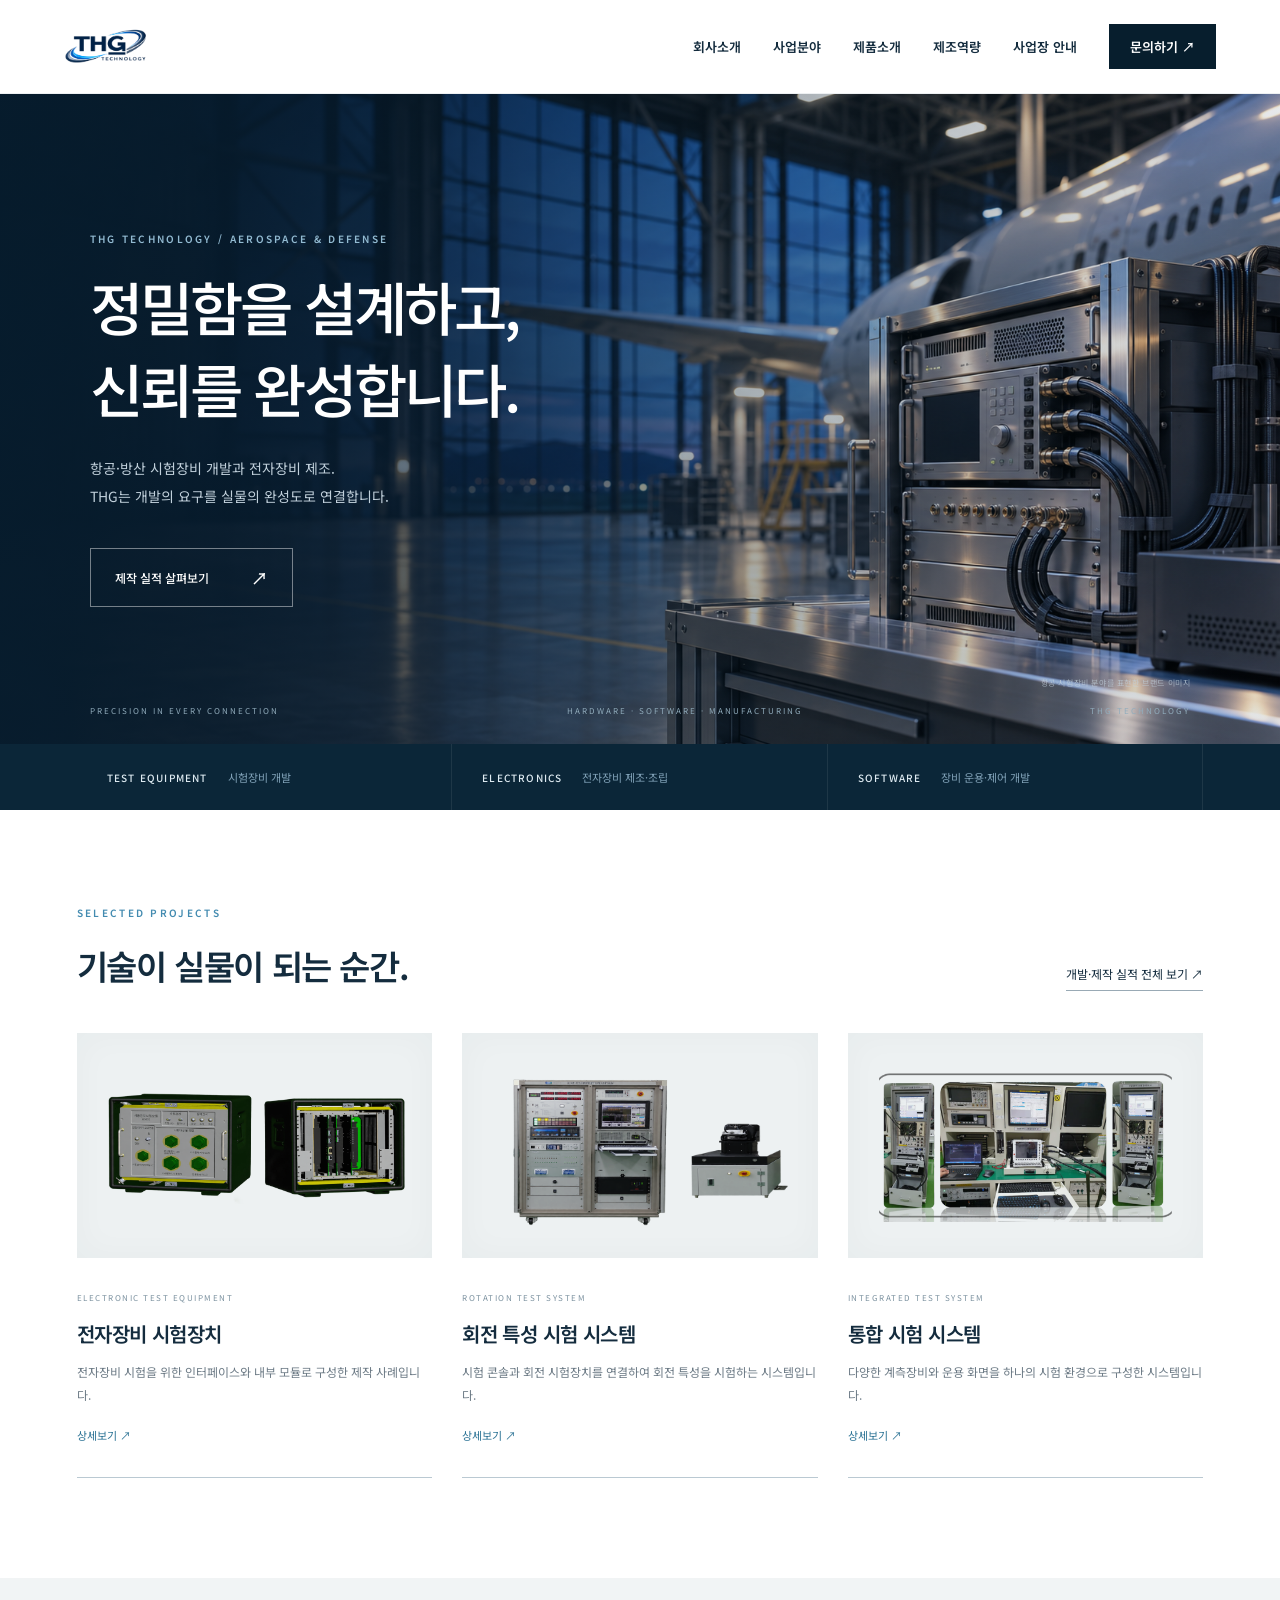
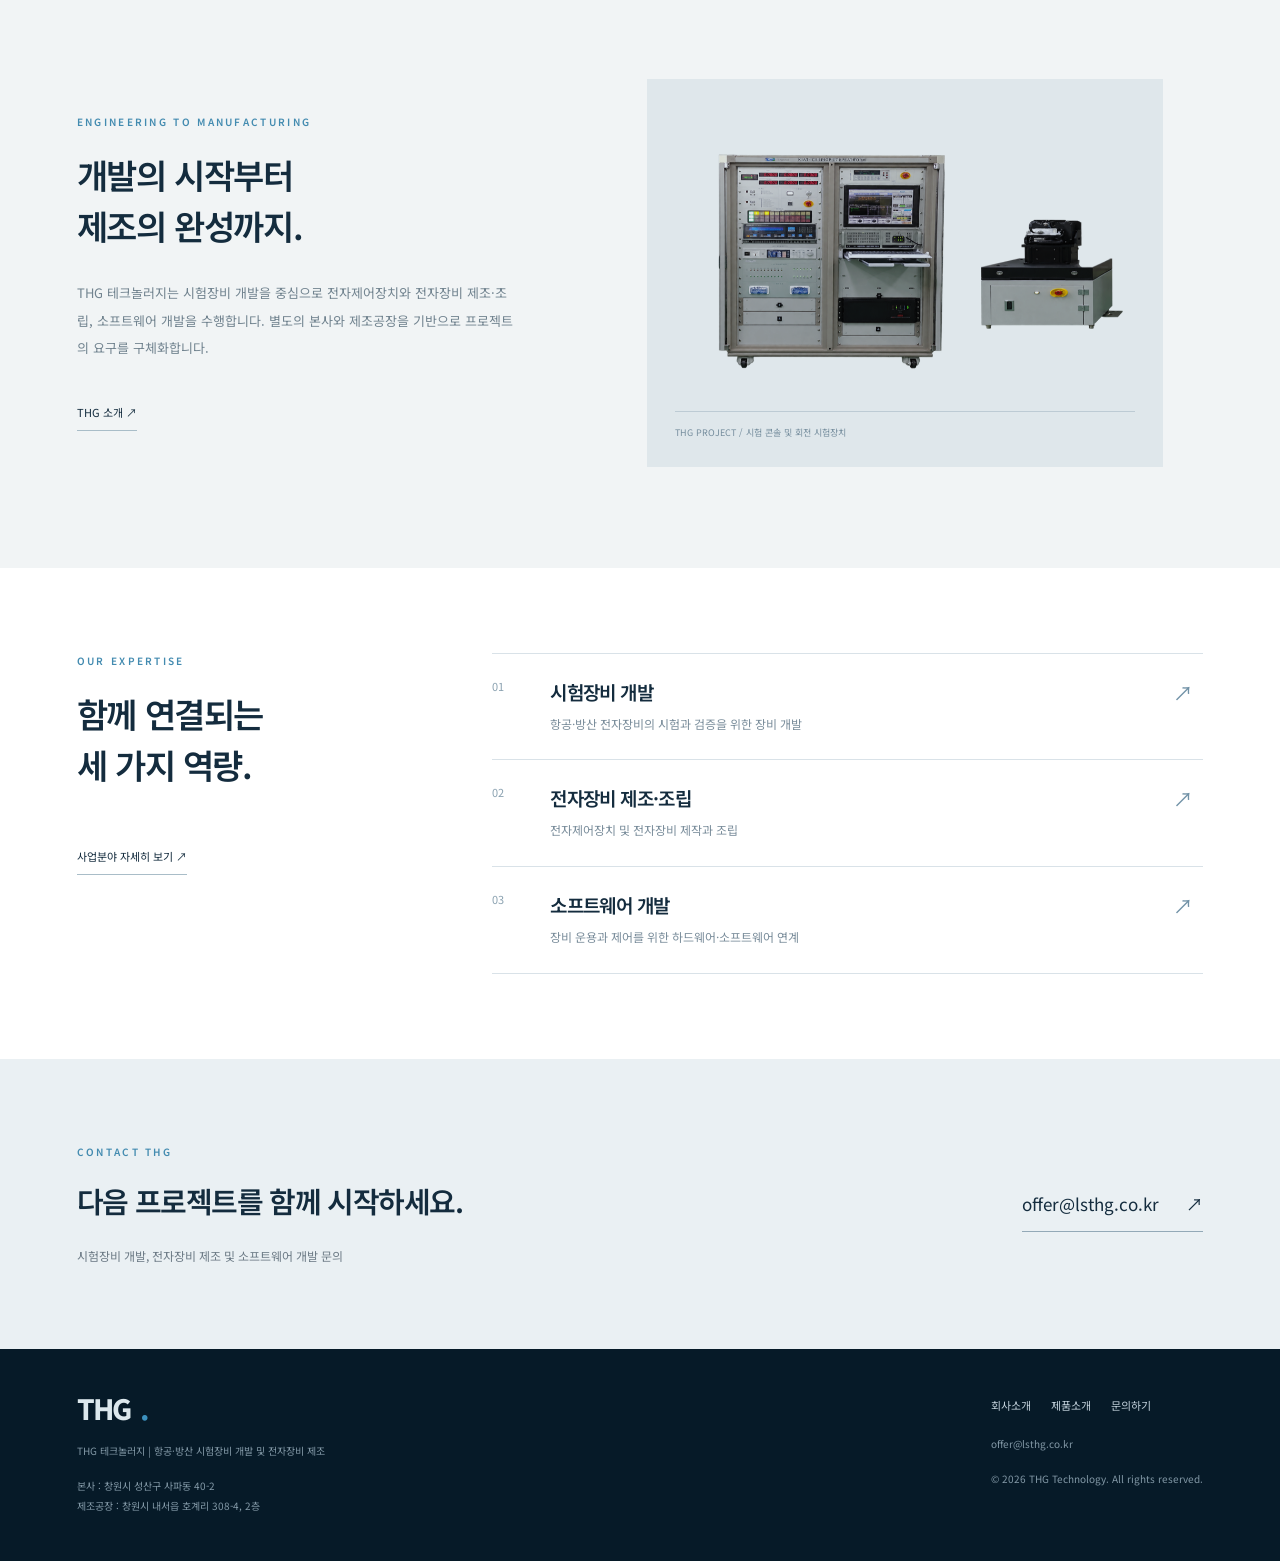
==== commit 4ef10576: "Add files via upload" ====
--- a/index.html
+++ b/index.html
@@ -13,7 +13,7 @@
 
 </head>
 <body>
-<header><a aria-label="THG 홈" class="brand" href="index.html"><img alt="THG 로고" class="brand-logo" src="favicon.png"/></a><nav id="navigation"><a href="company.html">회사소개</a><a href="business.html">사업분야</a><a href="products.html">제품소개</a><a href="manufacturing.html">제조역량</a><a href="certifications.html">인증현황</a><a href="locations.html">사업장 안내</a><a class="navcontact" href="contact.html">문의하기 ↗</a></nav><button aria-controls="navigation" aria-expanded="false" aria-label="메뉴 열기" class="mobile-toggle">☰</button></header>
+<header><a aria-label="THG 홈" class="brand" href="index.html"><img alt="THG 로고" class="brand-logo" src="favicon.png"/></a><nav id="navigation"><a href="company.html">회사소개</a><a href="business.html">사업분야</a><a href="products.html">제품소개</a><a href="manufacturing.html">제조역량</a><a href="locations.html">사업장 안내</a><a class="navcontact" href="contact.html">문의하기 ↗</a></nav><button aria-controls="navigation" aria-expanded="false" aria-label="메뉴 열기" class="mobile-toggle">☰</button></header>
 <main>
 <div class="editorial-hero"><div><div class="eyebrow">THG TECHNOLOGY / AEROSPACE &amp; DEFENSE</div><h1>정밀함을 설계하고,<br/>신뢰를 완성합니다.</h1><p>항공·방산 시험장비 개발과 전자장비 제조.<br/>THG는 개발의 요구를 실물의 완성도로 연결합니다.</p><a class="cta" href="products.html">제작 실적 살펴보기 <span>↗</span></a></div><p class="brand-imagery-note">항공·시험장비 분야를 표현한 브랜드 이미지</p><div class="hero-meta"><span>PRECISION IN EVERY CONNECTION</span><span>HARDWARE · SOFTWARE · MANUFACTURING</span><span>THG TECHNOLOGY</span></div></div>
 <div class="sector-strip"><div><b>TEST EQUIPMENT</b><span>시험장비 개발</span></div><div><b>ELECTRONICS</b><span>전자장비 제조·조립</span></div><div><b>SOFTWARE</b><span>장비 운용·제어 개발</span></div></div>
